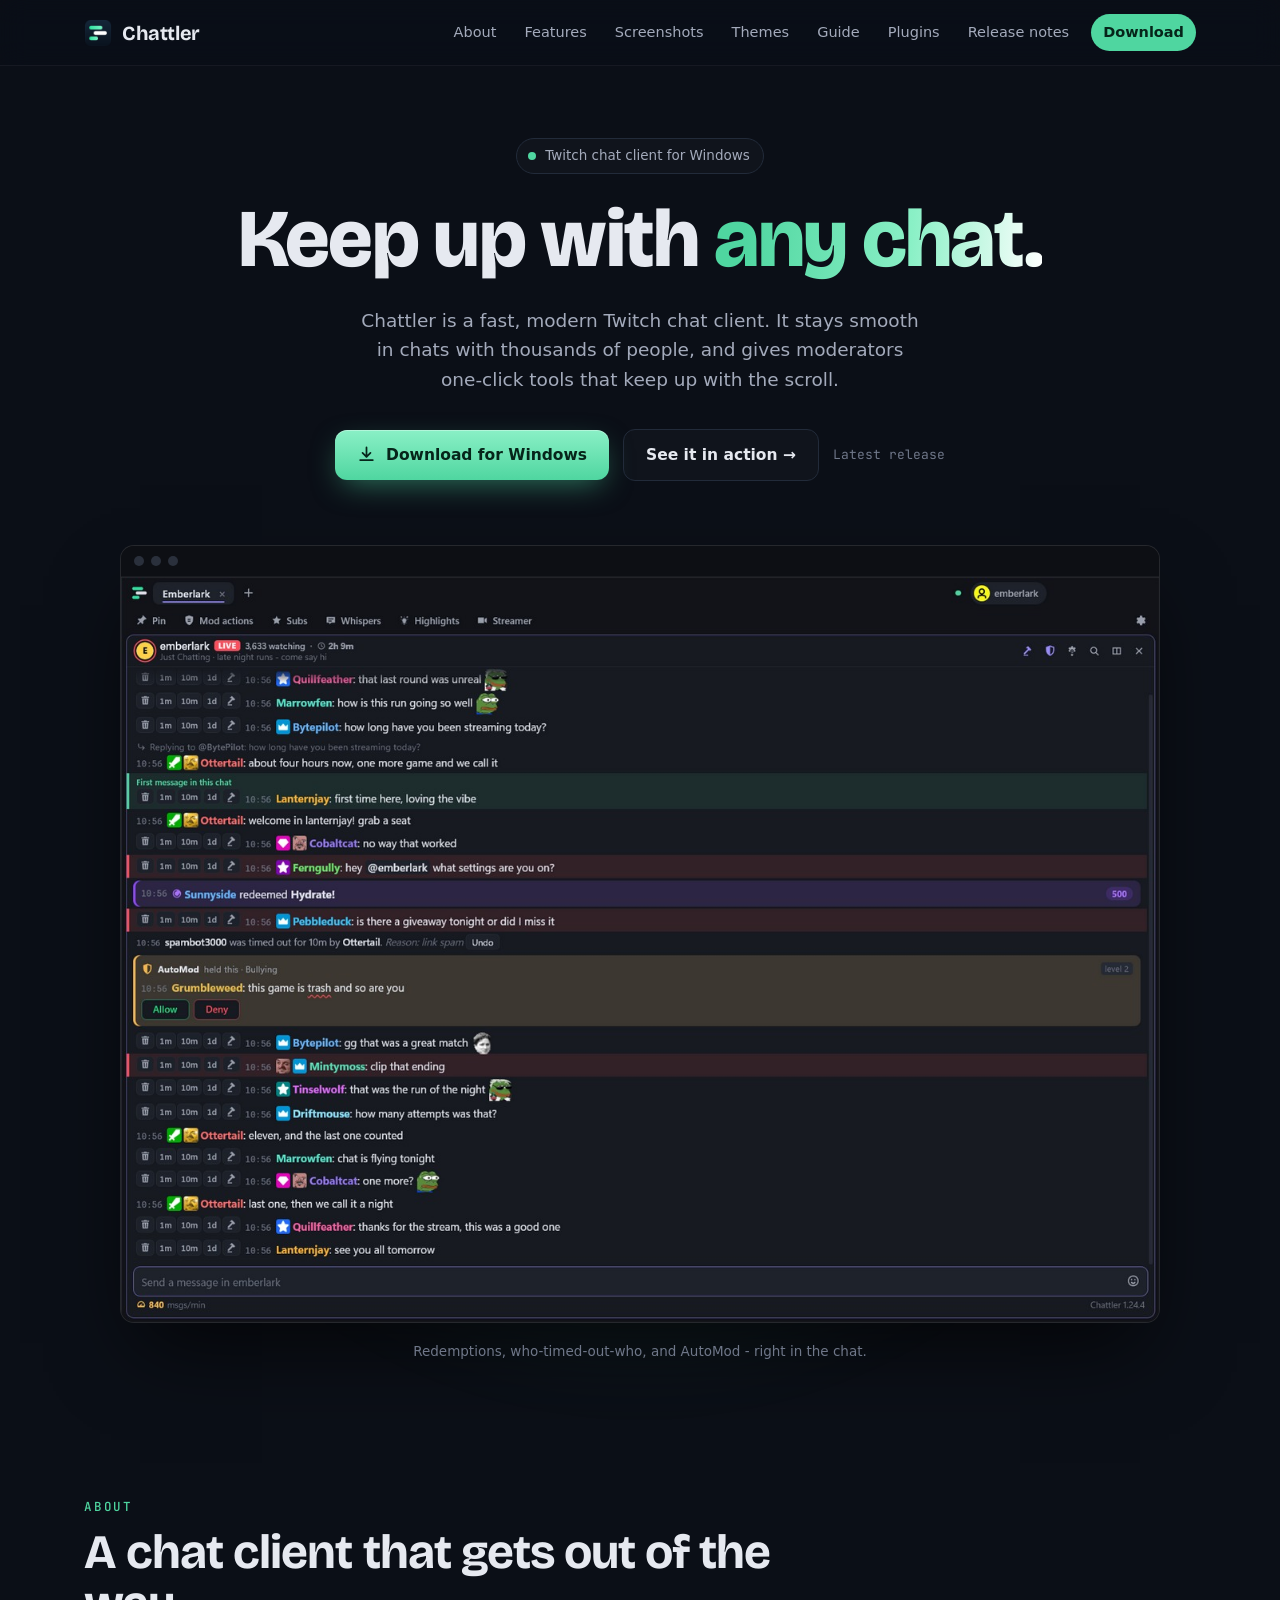
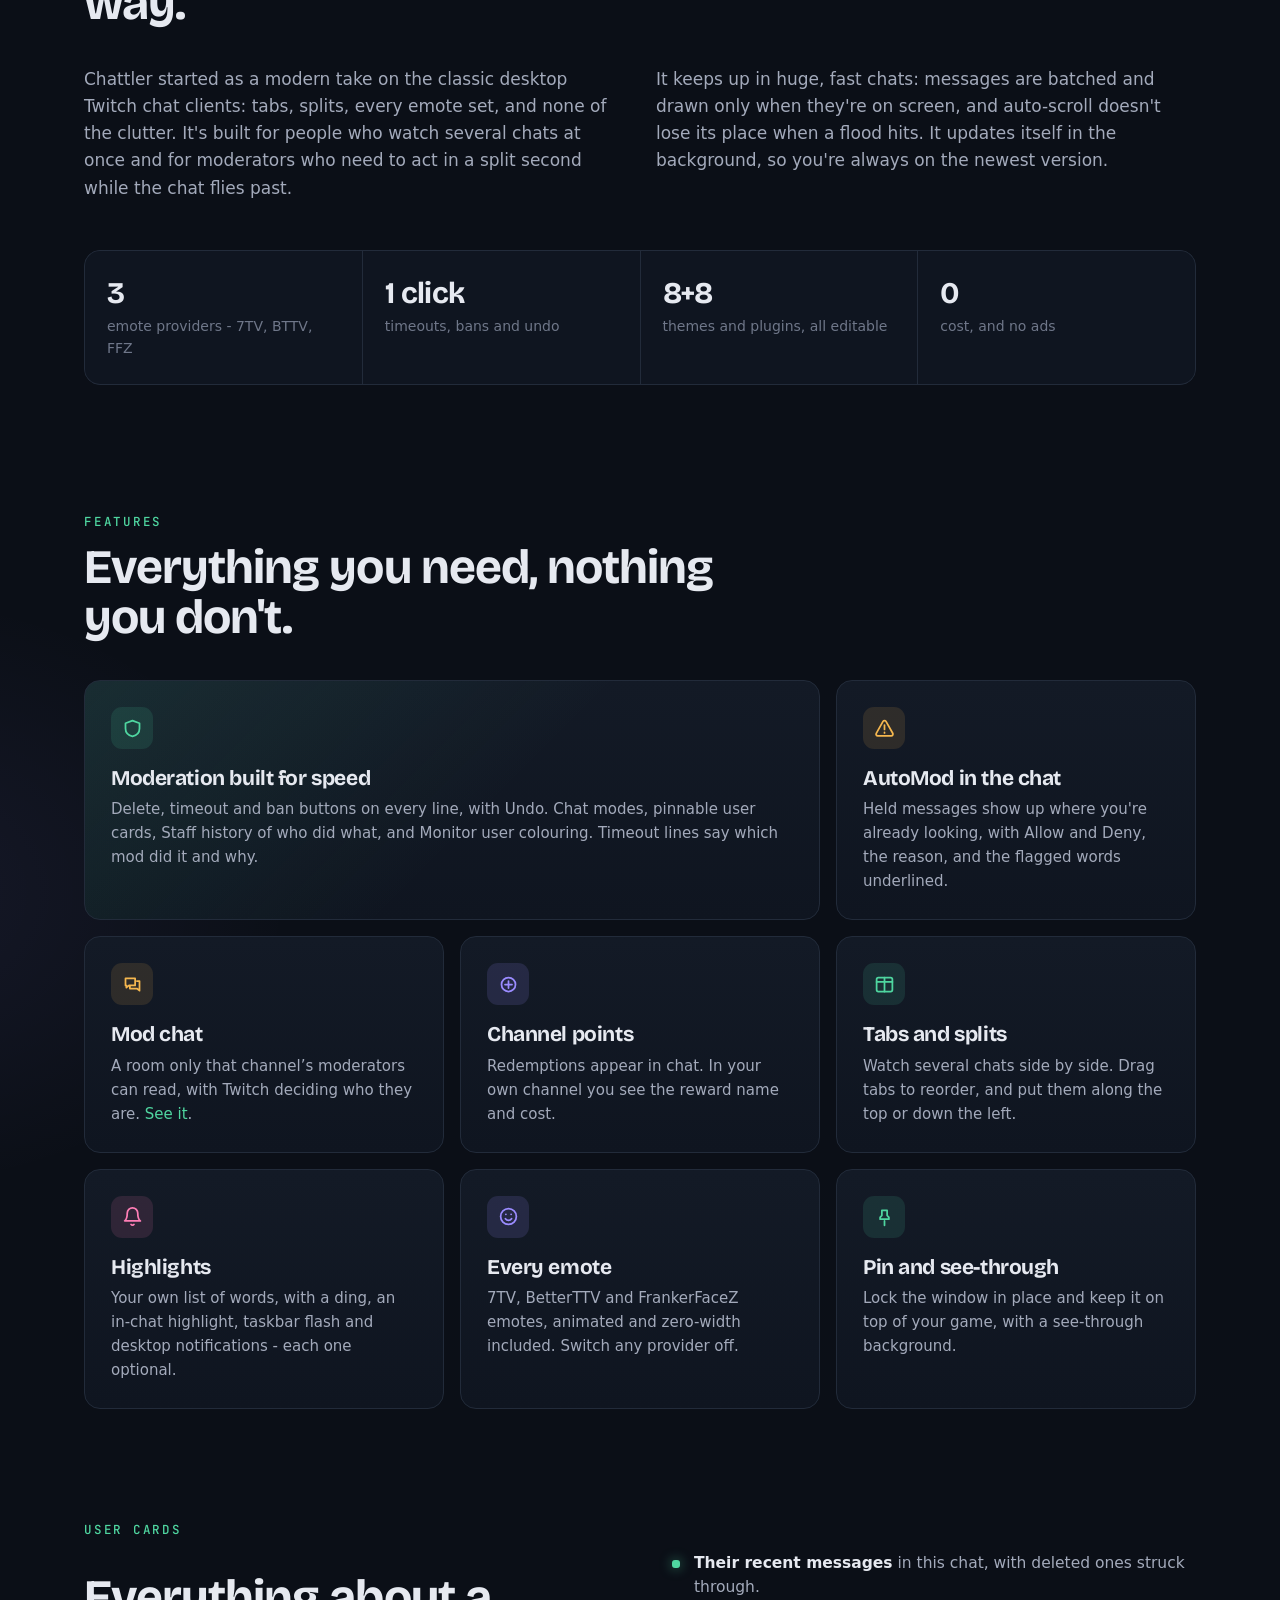
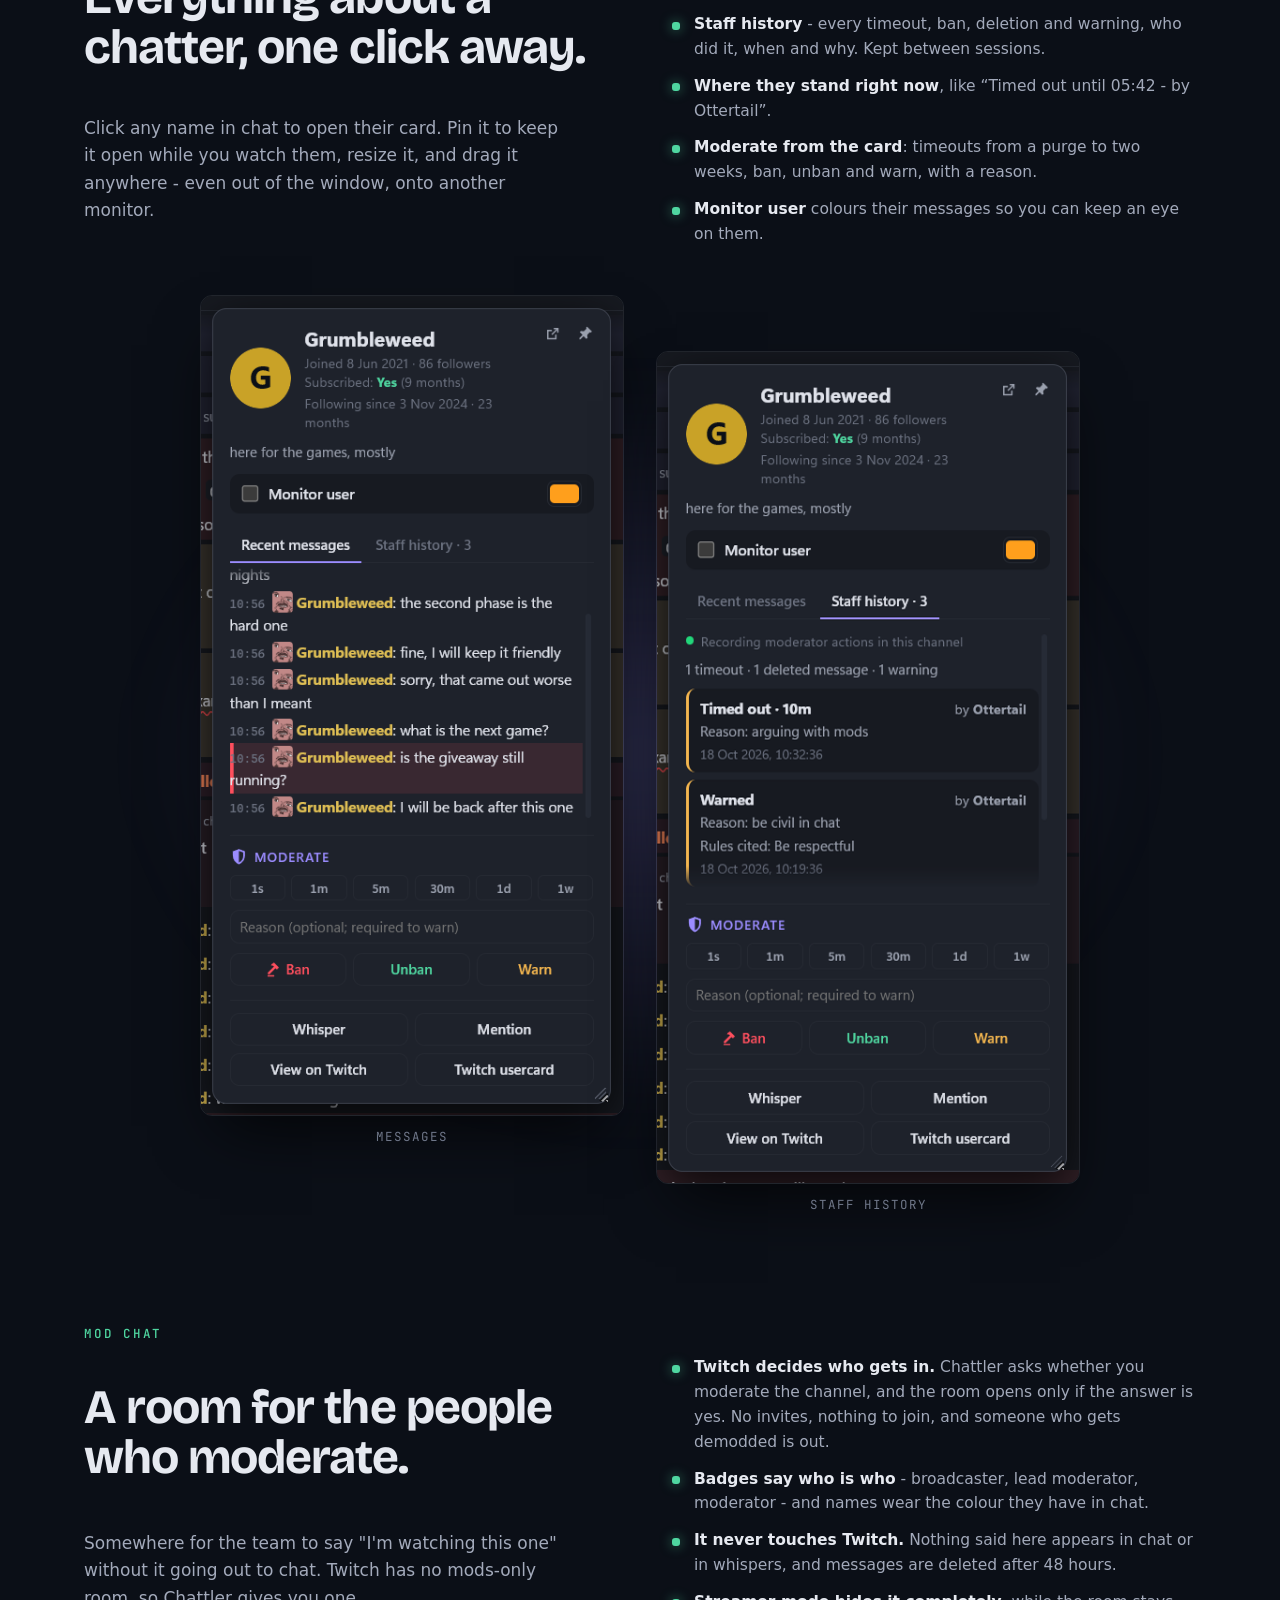
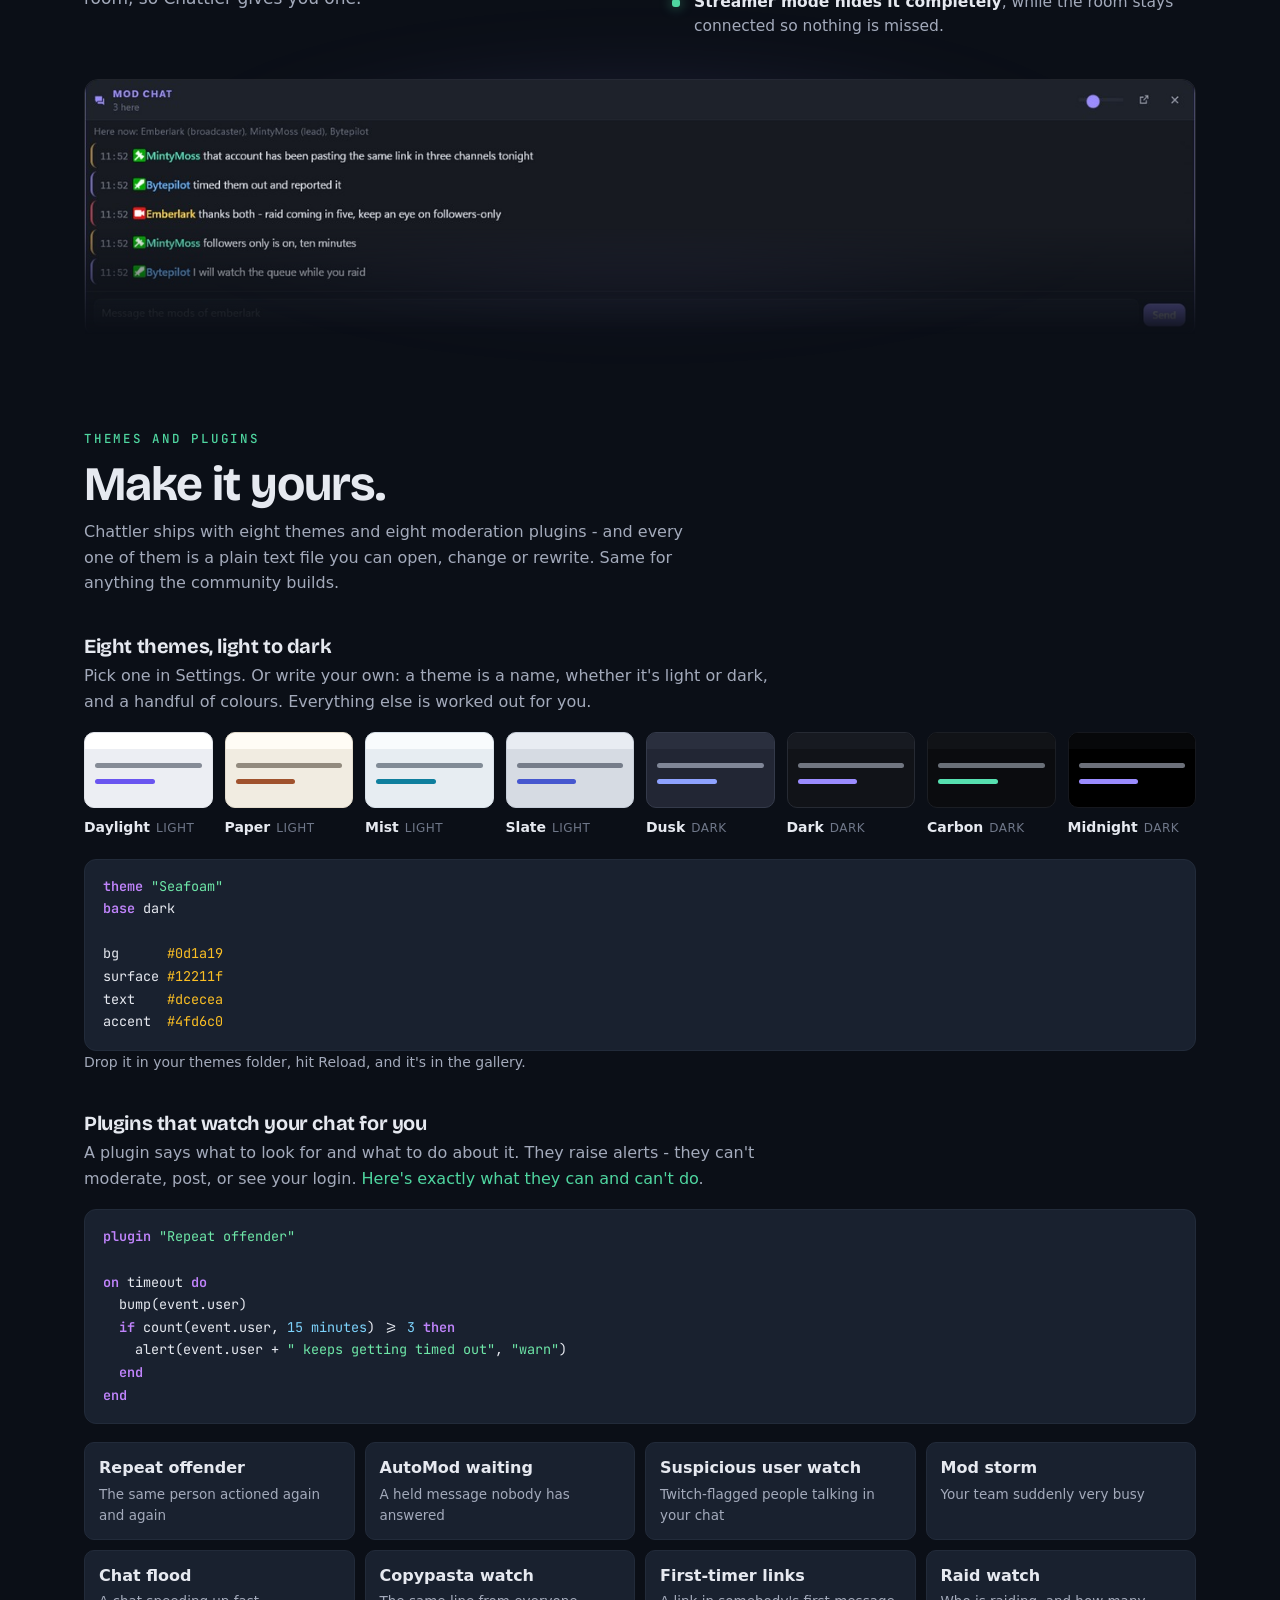
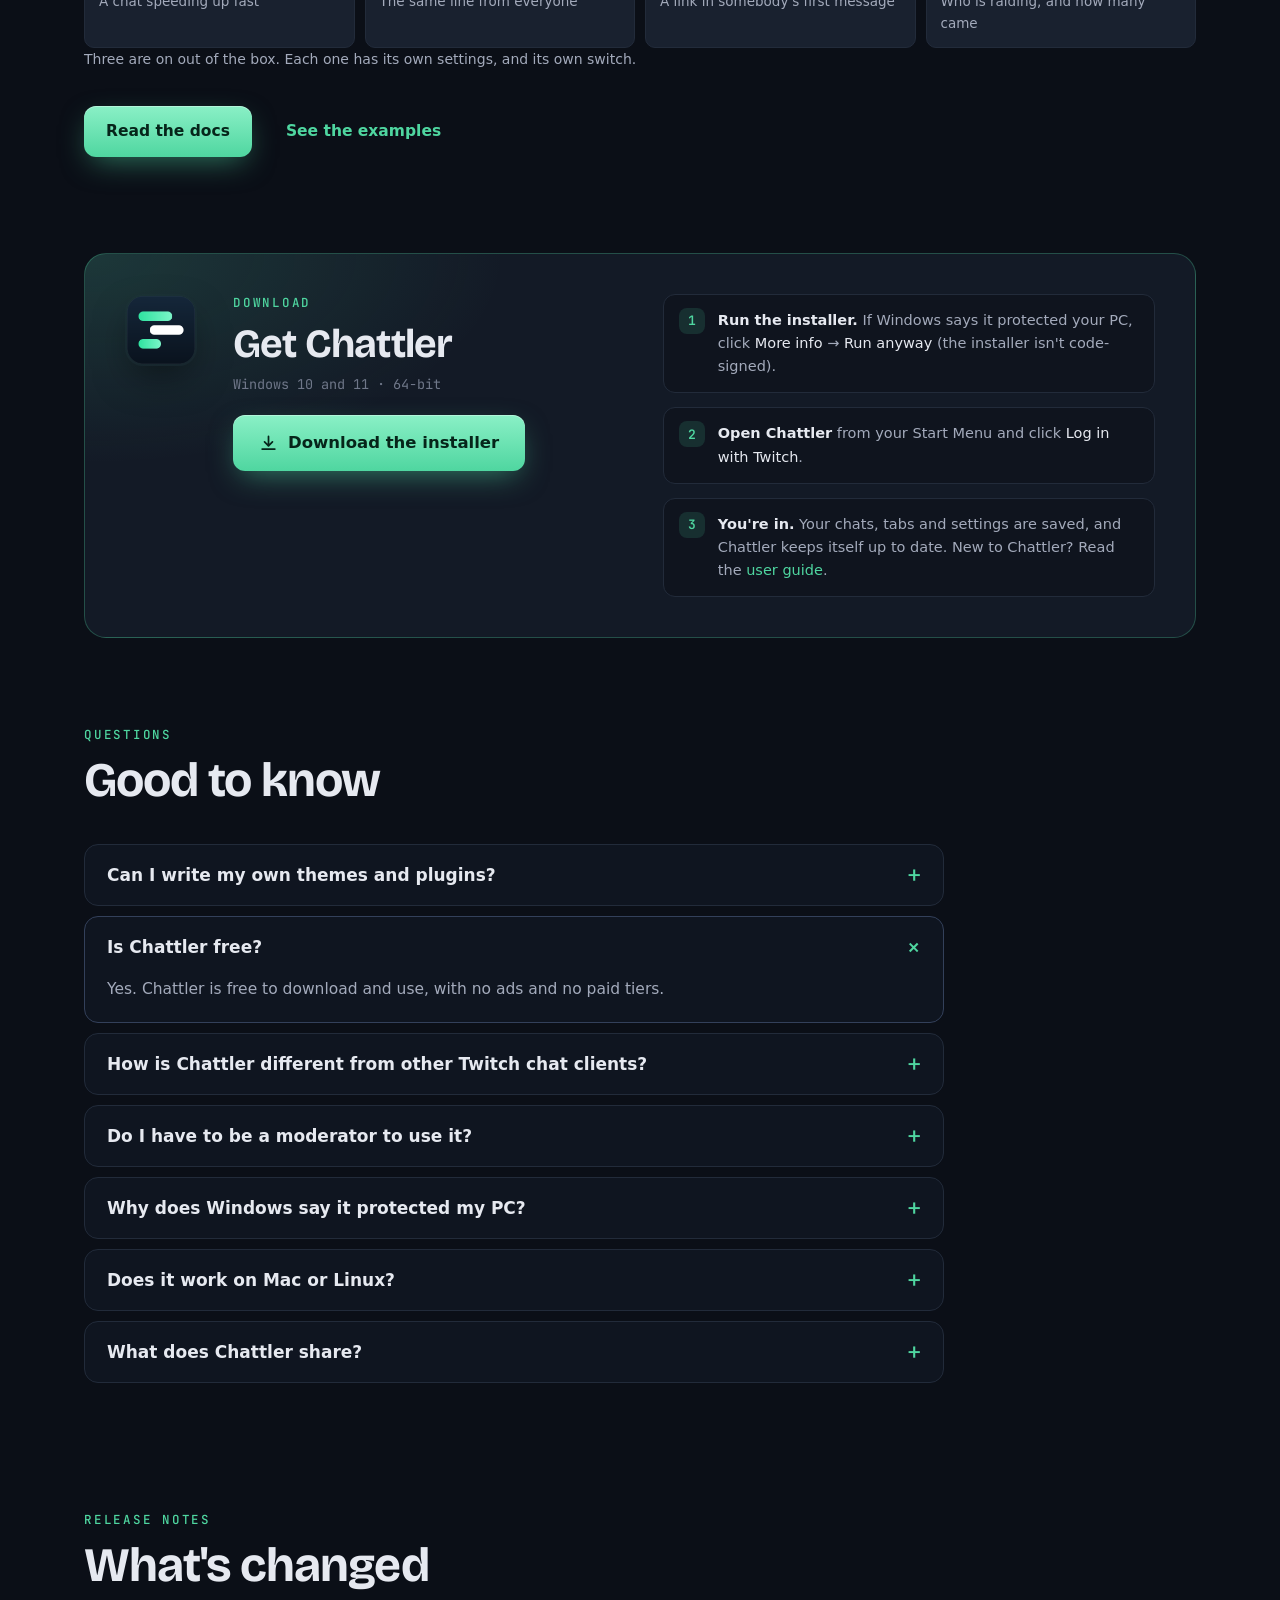
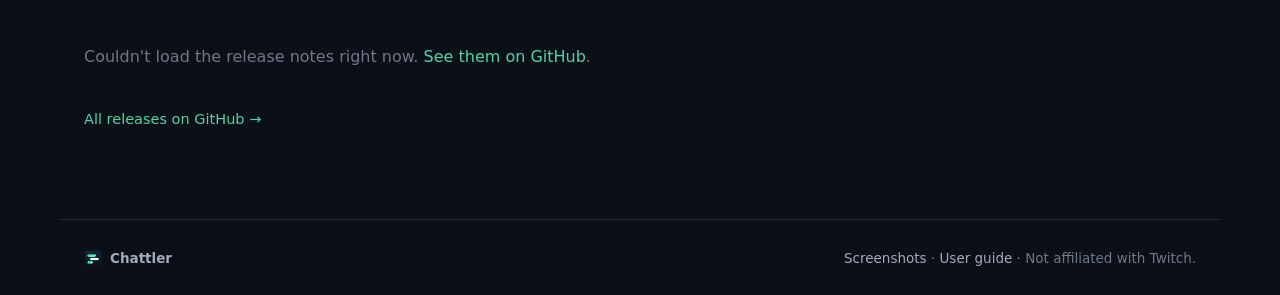
==== docs/index.html @ 4f16c32b "Update website" ====
<!doctype html>
<html lang="en">
<head>
<meta charset="utf-8">
<meta name="viewport" content="width=device-width, initial-scale=1">
<title>Chattler, a Fast Twitch Chat Client for Windows Built for Moderators</title>
<meta name="description" content="Chattler is a free Twitch chat client for Windows: tabs and splits, 7TV, BTTV and FFZ emotes, and one-click moderation with AutoMod, staff history and user cards.">
<link rel="canonical" href="https://chattler.net/">
<meta name="theme-color" content="#0b0f17">
<meta property="og:type" content="website">
<meta property="og:site_name" content="Chattler">
<meta property="og:url" content="https://chattler.net/">
<meta property="og:title" content="Chattler, keep up with any Twitch chat">
<meta property="og:description" content="A fast, free Twitch chat client for Windows, built for busy chats and the mods who keep them clean.">
<meta property="og:image" content="https://chattler.net/assets/og.png?v=2026-09-30">
<meta property="og:image:width" content="1200">
<meta property="og:image:height" content="630">
<meta property="og:image:alt" content="Chattler: Keep up with any chat. A Twitch chat client for Windows, shown with moderation buttons, a channel point redemption and an AutoMod held message.">
<meta name="twitter:card" content="summary_large_image">
<meta name="twitter:title" content="Chattler, keep up with any Twitch chat">
<meta name="twitter:description" content="A fast, free Twitch chat client for Windows, built for busy chats and the mods who keep them clean.">
<meta name="twitter:image" content="https://chattler.net/assets/og.png?v=2026-09-30">
<link rel="icon" href="assets/icon.png?v=2026-09-30">
<link rel="apple-touch-icon" href="assets/icon.png?v=2026-09-30">
<!-- seo:start -->
<script type="application/ld+json">
{
  "@context": "https://schema.org",
  "@type": "WebSite",
  "name": "Chattler",
  "url": "https://chattler.net/",
  "description": "Chattler, a fast, free Twitch chat client for Windows.",
  "inLanguage": "en"
}
</script>
<script type="application/ld+json">
{
  "@context": "https://schema.org",
  "@type": "SoftwareApplication",
  "name": "Chattler",
  "url": "https://chattler.net/",
  "description": "A fast, free Twitch chat client for Windows with tabs and splits, 7TV, BetterTTV and FrankerFaceZ emotes, and one-click moderation tools including AutoMod, staff history and user cards.",
  "applicationCategory": "CommunicationApplication",
  "operatingSystem": "Windows 10, Windows 11",
  "softwareVersion": "1.24.6",
  "releaseNotes": "https://chattler.net/#releases",
  "downloadUrl": "https://chattler.net/#download",
  "installUrl": "https://chattler.net/#download",
  "image": "https://chattler.net/assets/og.png",
  "screenshot": [
    "https://chattler.net/assets/screenshot.jpg",
    "https://chattler.net/assets/card-messages.png",
    "https://chattler.net/assets/card-staff.png"
  ],
  "featureList": [
    "Tabs and resizable splits",
    "7TV, BetterTTV and FrankerFaceZ emotes",
    "Highlights with sound, taskbar flash and desktop notifications",
    "One-click delete, timeout and ban with Undo",
    "AutoMod held messages in chat with Allow and Deny",
    "Timeout lines that name the moderator",
    "Staff history and Monitor user",
    "Pinnable, moveable and resizable user cards",
    "Channel point redemptions in chat",
    "Background transparency and pin-on-top window",
    "Automatic updates"
  ],
  "offers": {
    "@type": "Offer",
    "price": "0",
    "priceCurrency": "USD"
  }
}
</script>
<script type="application/ld+json">
{
  "@context": "https://schema.org",
  "@type": "FAQPage",
  "mainEntity": [
    {
      "@type": "Question",
      "name": "Can I write my own themes and plugins?",
      "acceptedAnswer": {
        "@type": "Answer",
        "text": "Yes. Both are plain text files you drop in a folder - the eight themes and eight plugins Chattler ships with are exactly the same kind of file. Plugins are written in Chattscript, a small language made for this, and they can raise alerts, play chimes and count things. They cannot moderate, post messages, read your Twitch login, reach the internet or touch your files. The docs cover all of it."
      }
    },
    {
      "@type": "Question",
      "name": "Is Chattler free?",
      "acceptedAnswer": {
        "@type": "Answer",
        "text": "Yes. Chattler is free to download and use, with no ads and no paid tiers."
      }
    },
    {
      "@type": "Question",
      "name": "How is Chattler different from other Twitch chat clients?",
      "acceptedAnswer": {
        "@type": "Answer",
        "text": "Chattler has everything you expect from a desktop Twitch chat client - tabs, splits and 7TV, BetterTTV and FrankerFaceZ emotes - plus a modern design and moderation tools built for fast chats: AutoMod held messages right in the chat, timeout lines that name the moderator, a per-user staff history, and pinnable, resizable user cards."
      }
    },
    {
      "@type": "Question",
      "name": "Do I have to be a moderator to use it?",
      "acceptedAnswer": {
        "@type": "Answer",
        "text": "No. Anyone can use Chattler to read and chat. Moderation tools only appear in channels where you're a moderator or the broadcaster."
      }
    },
    {
      "@type": "Question",
      "name": "Why does Windows say it protected my PC?",
      "acceptedAnswer": {
        "@type": "Answer",
        "text": "The installer isn't code-signed yet, so Windows SmartScreen shows a warning for new downloads. Click More info → Run anyway. Chattler installs just for your Windows account and doesn't need admin rights."
      }
    },
    {
      "@type": "Question",
      "name": "Does it work on Mac or Linux?",
      "acceptedAnswer": {
        "@type": "Answer",
        "text": "Not yet. Chattler is for Windows 10 and 11."
      }
    },
    {
      "@type": "Question",
      "name": "What does Chattler share?",
      "acceptedAnswer": {
        "@type": "Answer",
        "text": "Your Twitch login stays encrypted on your PC. Chattler only records your Twitch username, the app version and when you last used it, for usage statistics. Your messages are never shared. If you moderate a channel, the moderation actions you see (bans, timeouts, warnings and so on) are shared with that channel's other moderators for their Staff history. See Privacy in the user guide."
      }
    }
  ]
}
</script>
<!-- seo:end -->
<link rel="preconnect" href="https://fonts.googleapis.com">
<link rel="preconnect" href="https://fonts.gstatic.com" crossorigin>
<link href="https://fonts.googleapis.com/css2?family=Bricolage+Grotesque:opsz,wght@12..96,500;12..96,700;12..96,800&family=JetBrains+Mono:wght@400;500&display=swap" rel="stylesheet">
<link rel="stylesheet" href="style.css">
</head>
<body>

<header class="nav">
  <a class="brand" href="#top"><img src="assets/icon.png?v=2026-09-30" alt="" width="28" height="28"><span>Chattler</span></a>
  <nav>
    <a href="#about">About</a>
    <a href="#features">Features</a>
    <a href="screenshots/">Screenshots</a>
    <a href="#make-it-yours">Themes</a>
    <a href="https://docs.chattler.net/guide">Guide</a>
    <a href="https://docs.chattler.net/">Plugins</a>
    <a href="#releases">Release notes</a>
    <a class="nav-cta" href="#download">Download</a>
  </nav>
</header>

<main id="top">

  <section class="hero">
    <div class="hero-copy">
      <p class="eyebrow"><span class="pulse"></span> Twitch chat client for Windows</p>
      <h1>Keep up with <em>any chat.</em></h1>
      <p class="lede">Chattler is a fast, modern Twitch chat client. It stays smooth in chats with thousands of people, and gives moderators one-click tools that keep up with the scroll.</p>
      <div class="hero-actions">
        <a class="btn primary" href="#download" data-dl>
          <svg viewBox="0 0 24 24" aria-hidden="true"><path d="M12 3v12m0 0-5-5m5 5 5-5M4 19h16"/></svg>
          Download for Windows
        </a>
        <a class="btn ghost-link" href="screenshots/">See it in action →</a>
        <span class="version-pill" data-version>Latest release</span>
      </div>
    </div>
    <figure class="hero-shot">
      <div class="window">
        <div class="window-bar"><i></i><i></i><i></i></div>
        <img src="assets/screenshot.jpg?v=2026-10-18" alt="Chattler showing a live channel header, a reply, a first-time chatter, a channel point redemption, a timeout naming the moderator and the reason, and an AutoMod held message with Allow and Deny buttons." width="1300" height="932">
      </div>
      <figcaption>Redemptions, who-timed-out-who, and AutoMod - right in the chat.</figcaption>
    </figure>
  </section>

  <section id="about" class="about">
    <div class="section-head">
      <p class="kicker">About</p>
      <h2>A chat client that gets out of the way.</h2>
    </div>
    <div class="about-grid">
      <p>Chattler started as a modern take on the classic desktop Twitch chat clients: tabs, splits, every emote set, and none of the clutter. It's built for people who watch several chats at once and for moderators who need to act in a split second while the chat flies past.</p>
      <p>It keeps up in huge, fast chats: messages are batched and drawn only when they're on screen, and auto-scroll doesn't lose its place when a flood hits. It updates itself in the background, so you're always on the newest version.</p>
    </div>
    <div class="stats">
      <div><b>3</b><span>emote providers - 7TV, BTTV, FFZ</span></div>
      <div><b>1 click</b><span>timeouts, bans and undo</span></div>
      <div><b>8+8</b><span>themes and plugins, all editable</span></div>
      <div><b>0</b><span>cost, and no ads</span></div>
    </div>
  </section>

  <section id="features" class="features">
    <div class="section-head">
      <p class="kicker">Features</p>
      <h2>Everything you need, nothing you don't.</h2>
    </div>
    <div class="feature-grid">
      <article class="card wide">
        <div class="icon"><svg viewBox="0 0 24 24"><path d="M12 3 4 6v6c0 5 3.5 8 8 9 4.5-1 8-4 8-9V6l-8-3Z"/></svg></div>
        <h3>Moderation built for speed</h3>
        <p>Delete, timeout and ban buttons on every line, with Undo. Chat modes, pinnable user cards, Staff history of who did what, and Monitor user colouring. Timeout lines say which mod did it and why.</p>
      </article>
      <article class="card">
        <div class="icon amber"><svg viewBox="0 0 24 24"><path d="M12 8v5m0 3.5v.5M10.3 3.9 2.6 17.5A2 2 0 0 0 4.3 20.5h15.4a2 2 0 0 0 1.7-3L13.7 3.9a2 2 0 0 0-3.4 0Z"/></svg></div>
        <h3>AutoMod in the chat</h3>
        <p>Held messages show up where you're already looking, with Allow and Deny, the reason, and the flagged words underlined.</p>
      </article>
      <article class="card">
        <div class="icon amber"><svg viewBox="0 0 24 24"><path d="M4 5h11v8H8l-3 2.6V13H4Zm13 3h3v11l-3-2.4H9V14"/></svg></div>
        <h3>Mod chat</h3>
        <p>A room only that channel’s moderators can read, with Twitch deciding who they are. <a href="#modchat">See it</a>.</p>
      </article>
      <article class="card">
        <div class="icon violet"><svg viewBox="0 0 24 24"><circle cx="12" cy="12" r="8"/><path d="M12 8v8M8 12h8"/></svg></div>
        <h3>Channel points</h3>
        <p>Redemptions appear in chat. In your own channel you see the reward name and cost.</p>
      </article>
      <article class="card">
        <div class="icon"><svg viewBox="0 0 24 24"><rect x="3" y="4" width="18" height="16" rx="2"/><path d="M12 4v16M3 9h18"/></svg></div>
        <h3>Tabs and splits</h3>
        <p>Watch several chats side by side. Drag tabs to reorder, and put them along the top or down the left.</p>
      </article>
      <article class="card">
        <div class="icon pink"><svg viewBox="0 0 24 24"><path d="M18 8a6 6 0 1 0-12 0c0 7-3 9-3 9h18s-3-2-3-9M13.7 21a2 2 0 0 1-3.4 0"/></svg></div>
        <h3>Highlights</h3>
        <p>Your own list of words, with a ding, an in-chat highlight, taskbar flash and desktop notifications - each one optional.</p>
      </article>
      <article class="card">
        <div class="icon violet"><svg viewBox="0 0 24 24"><circle cx="12" cy="12" r="9"/><path d="M8.5 14.5s1.3 1.8 3.5 1.8 3.5-1.8 3.5-1.8M9 9.5h.01M15 9.5h.01"/></svg></div>
        <h3>Every emote</h3>
        <p>7TV, BetterTTV and FrankerFaceZ emotes, animated and zero-width included. Switch any provider off.</p>
      </article>
      <article class="card">
        <div class="icon"><svg viewBox="0 0 24 24"><path d="M12 17v5M9 10.8V5h6v5.8l2 2.2v2H7v-2l2-2.2Z"/></svg></div>
        <h3>Pin and see-through</h3>
        <p>Lock the window in place and keep it on top of your game, with a see-through background.</p>
      </article>
    </div>
  </section>

  <section id="usercards" class="usercards">
    <div class="uc-copy">
      <p class="kicker">User cards</p>
      <h2>Everything about a chatter, one click away.</h2>
      <p class="uc-lede">Click any name in chat to open their card. Pin it to keep it open while you watch them, resize it, and drag it anywhere - even out of the window, onto another monitor.</p>
      <ul class="uc-points">
        <li><b>Their recent messages</b> in this chat, with deleted ones struck through.</li>
        <li><b>Staff history</b> - every timeout, ban, deletion and warning, who did it, when and why. Kept between sessions.</li>
        <li><b>Where they stand right now</b>, like “Timed out until 05:42 - by Ottertail”.</li>
        <li><b>Moderate from the card</b>: timeouts from a purge to two weeks, ban, unban and warn, with a reason.</li>
        <li><b>Monitor user</b> colours their messages so you can keep an eye on them.</li>
      </ul>
    </div>
    <div class="uc-shots">
      <figure>
        <img src="assets/card-messages.png?v=2026-10-18" alt="A user card for Grumbleweed on the Recent messages tab: whether they are subscribed and for how long, how long they have followed, their last messages, and the moderation buttons below." width="450" height="874" loading="lazy">
        <figcaption>Messages</figcaption>
      </figure>
      <figure>
        <img src="assets/card-staff.png?v=2026-10-18" alt="The same user card on the Staff history tab: currently timed out, then every past timeout, ban, deleted message and warning with the moderator, reason and date." width="450" height="887" loading="lazy">
        <figcaption>Staff history</figcaption>
      </figure>
    </div>
  </section>


  <section id="modchat" class="modchat">
    <div class="mc-copy">
      <p class="kicker">Mod chat</p>
      <h2>A room for the people who moderate.</h2>
      <p class="mc-lede">Somewhere for the team to say "I'm watching this one" without it going out to chat. Twitch has no mods-only room, so Chattler gives you one.</p>
      <ul class="uc-points">
        <li><b>Twitch decides who gets in.</b> Chattler asks whether you moderate the channel, and the room opens only if the answer is yes. No invites, nothing to join, and someone who gets demodded is out.</li>
        <li><b>Badges say who is who</b> - broadcaster, lead moderator, moderator - and names wear the colour they have in chat.</li>
        <li><b>It never touches Twitch.</b> Nothing said here appears in chat or in whispers, and messages are deleted after 48 hours.</li>
        <li><b>Streamer mode hides it completely</b>, while the room stays connected so nothing is missed.</li>
      </ul>
    </div>
    <figure class="mc-shot">
      <img src="assets/modchat.jpg?v=2026-10-18" alt="Chattler's Mod chat panel: the broadcaster, a lead moderator and a moderator talking about a spammer and an incoming raid, each with their Twitch badge." width="1300" height="297" loading="lazy">
    </figure>
  </section>

  <section id="make-it-yours" class="make">
    <div class="section-head">
      <p class="kicker">Themes and plugins</p>
      <h2>Make it yours.</h2>
      <p class="make-lede">Chattler ships with eight themes and eight moderation plugins - and every one of them is a plain text file you can open, change or rewrite. Same for anything the community builds.</p>
    </div>

    <div class="make-block">
      <h3>Eight themes, light to dark</h3>
      <p>Pick one in Settings. Or write your own: a theme is a name, whether it's light or dark, and a handful of colours. Everything else is worked out for you.</p>
      <div class="swatches">
        <figure class="swatch" style="--s-bg:#eceef3;--s-surface:#ffffff;--s-line:#e1e4ea;--s-text:#5b6170;--s-accent:#6a55f0">
          <span class="sw-window" aria-hidden="true"><span class="sw-bar"></span><span class="sw-line"></span><span class="sw-line short"></span></span>
          <figcaption>Daylight<span>light</span></figcaption>
        </figure>
        <figure class="swatch" style="--s-bg:#f1ece1;--s-surface:#fffcf5;--s-line:#e3dccd;--s-text:#6a6154;--s-accent:#a0522d">
          <span class="sw-window" aria-hidden="true"><span class="sw-bar"></span><span class="sw-line"></span><span class="sw-line short"></span></span>
          <figcaption>Paper<span>light</span></figcaption>
        </figure>
        <figure class="swatch" style="--s-bg:#e7edf2;--s-surface:#f8fbfd;--s-line:#d8e1e9;--s-text:#56636f;--s-accent:#0f7f9e">
          <span class="sw-window" aria-hidden="true"><span class="sw-bar"></span><span class="sw-line"></span><span class="sw-line short"></span></span>
          <figcaption>Mist<span>light</span></figcaption>
        </figure>
        <figure class="swatch" style="--s-bg:#d6dbe3;--s-surface:#e8ecf2;--s-line:#c6cdd8;--s-text:#4d5665;--s-accent:#4657cf">
          <span class="sw-window" aria-hidden="true"><span class="sw-bar"></span><span class="sw-line"></span><span class="sw-line short"></span></span>
          <figcaption>Slate<span>light</span></figcaption>
        </figure>
        <figure class="swatch" style="--s-bg:#222634;--s-surface:#2a2f3e;--s-line:#343a4a;--s-text:#a8afc2;--s-accent:#8ea2ff">
          <span class="sw-window" aria-hidden="true"><span class="sw-bar"></span><span class="sw-line"></span><span class="sw-line short"></span></span>
          <figcaption>Dusk<span>dark</span></figcaption>
        </figure>
        <figure class="swatch" style="--s-bg:#111318;--s-surface:#171a21;--s-line:#262a33;--s-text:#9aa0ae;--s-accent:#9b8cff">
          <span class="sw-window" aria-hidden="true"><span class="sw-bar"></span><span class="sw-line"></span><span class="sw-line short"></span></span>
          <figcaption>Dark<span>dark</span></figcaption>
        </figure>
        <figure class="swatch" style="--s-bg:#0b0c0f;--s-surface:#111317;--s-line:#1b1e24;--s-text:#939aa6;--s-accent:#57e0b0">
          <span class="sw-window" aria-hidden="true"><span class="sw-bar"></span><span class="sw-line"></span><span class="sw-line short"></span></span>
          <figcaption>Carbon<span>dark</span></figcaption>
        </figure>
        <figure class="swatch" style="--s-bg:#000000;--s-surface:#07080a;--s-line:#16181e;--s-text:#9aa0ae;--s-accent:#9b8cff">
          <span class="sw-window" aria-hidden="true"><span class="sw-bar"></span><span class="sw-line"></span><span class="sw-line short"></span></span>
          <figcaption>Midnight<span>dark</span></figcaption>
        </figure>
      </div>
      <pre class="code"><code><span class="c-kw">theme</span> <span class="c-str">"Seafoam"</span>
<span class="c-kw">base</span> dark

bg      <span class="c-col">#0d1a19</span>
surface <span class="c-col">#12211f</span>
text    <span class="c-col">#dcecea</span>
accent  <span class="c-col">#4fd6c0</span></code></pre>
      <p class="make-note">Drop it in your themes folder, hit Reload, and it's in the gallery.</p>
    </div>

    <div class="make-block">
      <h3>Plugins that watch your chat for you</h3>
      <p>A plugin says what to look for and what to do about it. They raise alerts - they can't moderate, post, or see your login. <a href="https://docs.chattler.net/limits">Here's exactly what they can and can't do</a>.</p>
      <pre class="code"><code><span class="c-kw">plugin</span> <span class="c-str">"Repeat offender"</span>

<span class="c-kw">on</span> timeout <span class="c-kw">do</span>
  bump(event.user)
  <span class="c-kw">if</span> count(event.user, <span class="c-num">15 minutes</span>) >= <span class="c-num">3</span> <span class="c-kw">then</span>
    alert(event.user + <span class="c-str">" keeps getting timed out"</span>, <span class="c-str">"warn"</span>)
  <span class="c-kw">end</span>
<span class="c-kw">end</span></code></pre>
      <div class="plug-grid">
        <div class="plug"><b>Repeat offender</b><span>The same person actioned again and again</span></div>
        <div class="plug"><b>AutoMod waiting</b><span>A held message nobody has answered</span></div>
        <div class="plug"><b>Suspicious user watch</b><span>Twitch-flagged people talking in your chat</span></div>
        <div class="plug"><b>Mod storm</b><span>Your team suddenly very busy</span></div>
        <div class="plug"><b>Chat flood</b><span>A chat speeding up fast</span></div>
        <div class="plug"><b>Copypasta watch</b><span>The same line from everyone</span></div>
        <div class="plug"><b>First-timer links</b><span>A link in somebody's first message</span></div>
        <div class="plug"><b>Raid watch</b><span>Who is raiding, and how many came</span></div>
      </div>
      <p class="make-note">Three are on out of the box. Each one has its own settings, and its own switch.</p>
    </div>

    <div class="make-cta">
      <a class="btn primary" href="https://docs.chattler.net/">Read the docs</a>
      <a class="btn ghost" href="https://docs.chattler.net/examples">See the examples</a>
    </div>
  </section>

  <section id="download" class="download">
    <div class="dl-card">
      <img src="assets/icon.png?v=2026-09-30" alt="" width="72" height="72">
      <div class="dl-main">
        <p class="kicker">Download</p>
        <h2>Get Chattler</h2>
        <p class="dl-meta" data-meta>Windows 10 and 11 · 64-bit</p>
        <a class="btn primary big" href="https://github.com/Teeeroyyy/chattler/releases/latest" data-dl>
          <svg viewBox="0 0 24 24" aria-hidden="true"><path d="M12 3v12m0 0-5-5m5 5 5-5M4 19h16"/></svg>
          <span data-dl-label>Download the installer</span>
        </a>
      </div>
      <ol class="steps">
        <li><b>Run the installer.</b> If Windows says it protected your PC, click <i>More info</i> → <i>Run anyway</i> (the installer isn't code-signed).</li>
        <li><b>Open Chattler</b> from your Start Menu and click <i>Log in with Twitch</i>.</li>
        <li><b>You're in.</b> Your chats, tabs and settings are saved, and Chattler keeps itself up to date. New to Chattler? Read the <a href="https://docs.chattler.net/guide">user guide</a>.</li>
      </ol>
    </div>
  </section>

  <section id="faq" class="faq">
    <div class="section-head">
      <p class="kicker">Questions</p>
      <h2>Good to know</h2>
    </div>
    <div class="faq-list">
      <details>
        <summary>Can I write my own themes and plugins?</summary>
        <p>Yes. Both are plain text files you drop in a folder - the eight themes and eight plugins Chattler ships with are exactly the same kind of file. Plugins are written in Chattscript, a small language made for this, and they can raise alerts, play chimes and count things. They cannot moderate, post messages, read your Twitch login, reach the internet or touch your files. <a href="https://docs.chattler.net/">The docs</a> cover all of it.</p>
      </details>
      <details open>
        <summary>Is Chattler free?</summary>
        <p>Yes. Chattler is free to download and use, with no ads and no paid tiers.</p>
      </details>
      <details>
        <summary>How is Chattler different from other Twitch chat clients?</summary>
        <p>Chattler has everything you expect from a desktop Twitch chat client - tabs, splits and 7TV, BetterTTV and FrankerFaceZ emotes - plus a modern design and moderation tools built for fast chats: AutoMod held messages right in the chat, timeout lines that name the moderator, a per-user staff history, and pinnable, resizable user cards.</p>
      </details>
      <details>
        <summary>Do I have to be a moderator to use it?</summary>
        <p>No. Anyone can use Chattler to read and chat. Moderation tools only appear in channels where you're a moderator or the broadcaster.</p>
      </details>
      <details>
        <summary>Why does Windows say it protected my PC?</summary>
        <p>The installer isn't code-signed yet, so Windows SmartScreen shows a warning for new downloads. Click <i>More info</i> → <i>Run anyway</i>. Chattler installs just for your Windows account and doesn't need admin rights.</p>
      </details>
      <details>
        <summary>Does it work on Mac or Linux?</summary>
        <p>Not yet. Chattler is for Windows 10 and 11.</p>
      </details>
      <details>
        <summary>What does Chattler share?</summary>
        <p>Your Twitch login stays encrypted on your PC. Chattler only records your Twitch username, the app version and when you last used it, for usage statistics. Your messages are never shared. If you moderate a channel, the moderation actions you see (bans, timeouts, warnings and so on) are shared with that channel's other moderators for their Staff history. See <a href="https://docs.chattler.net/guide#privacy">Privacy</a> in the user guide.</p>
      </details>
    </div>
  </section>

  <section id="releases" class="releases">
    <div class="section-head">
      <p class="kicker">Release notes</p>
      <h2>What's changed</h2>
    </div>
    <div class="release-list" data-releases>
      <p class="muted">Loading release notes…</p>
    </div>
    <a class="all-releases" href="https://github.com/Teeeroyyy/chattler/releases">All releases on GitHub →</a>
  </section>

</main>

<footer class="foot">
  <span><img src="assets/icon.png?v=2026-09-30" alt="" width="18" height="18"> Chattler</span>
  <span><a href="screenshots/">Screenshots</a> · <a href="https://docs.chattler.net/guide">User guide</a> · Not affiliated with Twitch.</span>
</footer>

<script src="site.js"></script>
</body>
</html>
---- docs/style.css ----
:root {
  --bg: #0b0f17;
  --bg-2: #0f1520;
  --surface: #131a26;
  --surface-2: #19212f;
  --line: #222b3a;
  --text: #e6e9f0;
  --text-2: #a3aabb;
  --text-3: #6f7789;
  --mint: #4fd6a0;
  --mint-2: #8af0c6;
  --violet: #9b8cff;
  --amber: #f5b74f;
  --pink: #ff7eb6;
  --display: "Bricolage Grotesque", "Segoe UI Variable Display", "Segoe UI", system-ui, sans-serif;
  --body: "Segoe UI Variable Text", "Segoe UI", system-ui, -apple-system, "Helvetica Neue", sans-serif;
  --mono: "JetBrains Mono", "Cascadia Code", Consolas, monospace;
  --radius: 16px;
  --max: 1160px;
  color-scheme: dark;
}

* { box-sizing: border-box; }
html { scroll-behavior: smooth; scroll-padding-top: 80px; }
body {
  margin: 0;
  background:
    radial-gradient(900px 500px at 85% -10%, rgba(79, 214, 160, .13), transparent 60%),
    radial-gradient(700px 500px at -10% 30%, rgba(155, 140, 255, .08), transparent 60%),
    var(--bg);
  color: var(--text);
  font: 16px/1.6 var(--body);
  -webkit-font-smoothing: antialiased;
  overflow-x: hidden;
}
img { max-width: 100%; height: auto; display: block; }
a { color: var(--mint); text-decoration: none; }
a:hover { color: var(--mint-2); }
h1, h2, h3 { font-family: var(--display); line-height: 1.05; margin: 0; letter-spacing: -.02em; }
main > section { max-width: var(--max); margin: 0 auto; padding: 0 24px; }

/* nav */
.nav {
  position: sticky; top: 0; z-index: 10;
  display: flex; align-items: center; justify-content: space-between; gap: 16px;
  padding: 14px max(24px, calc((100vw - var(--max)) / 2 + 24px));
  background: rgba(11, 15, 23, .72);
  backdrop-filter: blur(14px) saturate(140%);
  border-bottom: 1px solid rgba(255, 255, 255, .05);
}
.brand { display: flex; align-items: center; gap: 10px; color: var(--text); font: 700 20px var(--display); letter-spacing: -.02em; }
.brand img { border-radius: 7px; }
.nav nav { display: flex; align-items: center; gap: 4px; }
.nav nav a { color: var(--text-2); padding: 7px 12px; border-radius: 999px; font-size: 14.5px; }
.nav nav a:hover { color: var(--text); background: rgba(255, 255, 255, .05); }
.nav nav a.nav-cta { color: #06251a; background: var(--mint); font-weight: 600; margin-left: 6px; }
.nav nav a.nav-cta:hover { background: var(--mint-2); }

/* hero */
.hero { display: grid; grid-template-columns: 1fr; gap: 64px; justify-items: center; text-align: center; padding-top: 72px !important; padding-bottom: 96px !important; }
.eyebrow { display: inline-flex; align-items: center; gap: 9px; margin: 0 0 22px; padding: 6px 13px 6px 11px; border: 1px solid var(--line); border-radius: 999px; color: var(--text-2); font-size: 13.5px; background: rgba(255, 255, 255, .02); }
.pulse { width: 8px; height: 8px; border-radius: 50%; background: var(--mint); box-shadow: 0 0 0 0 rgba(79, 214, 160, .6); animation: pulse 2.2s infinite; }
@keyframes pulse { 70% { box-shadow: 0 0 0 9px rgba(79, 214, 160, 0); } 100% { box-shadow: 0 0 0 0 rgba(79, 214, 160, 0); } }
h1 { font-size: clamp(46px, 6.4vw, 84px); font-weight: 800; }
h1 em { font-style: normal; background: linear-gradient(95deg, var(--mint) 10%, var(--mint-2) 60%, #ffffff); -webkit-background-clip: text; background-clip: text; color: transparent; }
.lede { font-size: 18.5px; color: var(--text-2); max-width: 560px; margin: 24px auto 34px; }
.hero-actions { display: flex; align-items: center; justify-content: center; gap: 14px; flex-wrap: wrap; }
.version-pill { font: 13px var(--mono); color: var(--text-3); }

.btn { display: inline-flex; align-items: center; gap: 10px; padding: 13px 22px; border-radius: 12px; font-weight: 600; font-size: 15.5px; transition: transform .15s, box-shadow .15s, background .15s; }
.btn svg { width: 19px; height: 19px; fill: none; stroke: currentColor; stroke-width: 2.2; stroke-linecap: round; stroke-linejoin: round; }
.btn.primary { color: #06251a; background: linear-gradient(180deg, var(--mint-2), var(--mint)); box-shadow: 0 10px 30px -8px rgba(79, 214, 160, .55), inset 0 1px 0 rgba(255, 255, 255, .35); }
.btn.primary:hover { color: #06251a; transform: translateY(-1px); box-shadow: 0 14px 36px -8px rgba(79, 214, 160, .7), inset 0 1px 0 rgba(255, 255, 255, .35); }
.btn.big { padding: 15px 26px; font-size: 16.5px; }

.hero-shot { margin: 0; position: relative; width: 100%; max-width: 1040px; }
.hero-shot::before { content: ""; position: absolute; inset: 6% 4% -4% 4%; background: radial-gradient(closest-side, rgba(79, 214, 160, .28), transparent); filter: blur(30px); z-index: -1; }
.window { border-radius: 14px; overflow: hidden; border: 1px solid rgba(255, 255, 255, .09); background: #111318; box-shadow: 0 40px 80px -20px rgba(0, 0, 0, .7); }
.window-bar { display: flex; gap: 7px; padding: 10px 13px; background: #0d0f14; border-bottom: 1px solid rgba(255, 255, 255, .05); }
.window-bar i { width: 10px; height: 10px; border-radius: 50%; background: #2a303c; }
.hero-shot figcaption { margin-top: 18px; color: var(--text-3); font-size: 13.5px; text-align: center; }

/* sections */
.section-head { margin-bottom: 38px; }
.kicker { margin: 0 0 12px; font: 500 12.5px var(--mono); letter-spacing: .14em; text-transform: uppercase; color: var(--mint); }
h2 { font-size: clamp(32px, 4vw, 48px); font-weight: 700; max-width: 720px; }
.about, .features, .releases { padding-top: 40px !important; padding-bottom: 88px !important; }

.about-grid { display: grid; grid-template-columns: 1fr 1fr; gap: 32px; color: var(--text-2); font-size: 17px; }
.about-grid p { margin: 0; }
.stats { display: grid; grid-template-columns: repeat(4, 1fr); gap: 1px; margin-top: 48px; border: 1px solid var(--line); border-radius: var(--radius); overflow: hidden; background: var(--line); }
.stats div { background: var(--bg-2); padding: 24px 22px; display: flex; flex-direction: column; gap: 4px; }
.stats b { font: 700 30px var(--display); letter-spacing: -.02em; }
.stats span { color: var(--text-3); font-size: 14px; }

.feature-grid { display: grid; grid-template-columns: repeat(3, 1fr); gap: 16px; }
.card { background: linear-gradient(180deg, var(--surface), var(--bg-2)); border: 1px solid var(--line); border-radius: var(--radius); padding: 26px; transition: border-color .2s, transform .2s; }
.card:hover { border-color: #33405a; transform: translateY(-2px); }
.card.wide { grid-column: span 2; background: linear-gradient(135deg, rgba(79, 214, 160, .10), transparent 55%), linear-gradient(180deg, var(--surface), var(--bg-2)); }
.card h3 { font-size: 21px; font-weight: 700; margin: 18px 0 8px; }
.card p { margin: 0; color: var(--text-2); font-size: 15px; }
.icon { width: 42px; height: 42px; border-radius: 11px; display: grid; place-items: center; background: rgba(79, 214, 160, .12); color: var(--mint); }
.icon.amber { background: rgba(245, 183, 79, .12); color: var(--amber); }
.icon.violet { background: rgba(155, 140, 255, .14); color: var(--violet); }
.icon.pink { background: rgba(255, 126, 182, .12); color: var(--pink); }
.icon svg { width: 21px; height: 21px; fill: none; stroke: currentColor; stroke-width: 2; stroke-linecap: round; stroke-linejoin: round; }

/* user cards */
.usercards { display: grid; grid-template-columns: 1fr; gap: 48px; padding-top: 24px !important; padding-bottom: 104px !important; }
.uc-copy { display: grid; grid-template-columns: minmax(0, 1fr) minmax(0, 1fr); gap: 0 56px; align-items: start; }
.uc-copy .uc-points { grid-column: 2; grid-row: 1 / span 3; margin-top: 30px; }
.uc-lede { color: var(--text-2); font-size: 17px; margin: 20px 0 0; max-width: 480px; }
.uc-points { list-style: none; margin: 0; padding: 0; display: grid; gap: 12px; }
.uc-points li { position: relative; padding-left: 26px; color: var(--text-2); font-size: 15.5px; }
.uc-points li::before { content: ""; position: absolute; left: 4px; top: .62em; width: 8px; height: 8px; border-radius: 3px; background: var(--mint); box-shadow: 0 0 12px rgba(79, 214, 160, .6); }
.uc-points b { color: var(--text); font-weight: 600; }
.uc-shots { position: relative; display: grid; grid-template-columns: repeat(2, minmax(0, 424px)); justify-content: center; gap: 32px; align-items: start; }
.uc-shots::before { content: ""; position: absolute; inset: 10% 5%; background: radial-gradient(closest-side, rgba(155, 140, 255, .22), transparent); filter: blur(34px); z-index: -1; }
.uc-shots figure { margin: 0; }
.uc-shots figure:nth-child(2) { margin-top: 56px; }
.uc-shots img { border-radius: 12px; border: 1px solid rgba(255, 255, 255, .09); box-shadow: 0 30px 60px -20px rgba(0, 0, 0, .75); }
.uc-shots figcaption { margin-top: 12px; text-align: center; font: 12.5px var(--mono); letter-spacing: .08em; text-transform: uppercase; color: var(--text-3); }

/* mod chat */
.modchat { display: grid; gap: 40px; padding-top: 8px !important; padding-bottom: 96px !important; }
.mc-copy { display: grid; grid-template-columns: minmax(0, 1fr) minmax(0, 1fr); gap: 0 56px; align-items: start; }
.mc-copy .uc-points { grid-column: 2; grid-row: 1 / span 3; margin-top: 30px; }
.mc-lede { color: var(--text-2); font-size: 17px; margin: 20px 0 0; max-width: 480px; }
/* The room fades into the page rather than ending on a hard edge. */
.mc-shot { margin: 0; position: relative; }
.mc-shot::before {
  content: ""; position: absolute; inset: -6% 8% 10%;
  background: radial-gradient(closest-side, rgba(155, 140, 255, .25), transparent);
  filter: blur(40px); z-index: -1;
}
.mc-shot img {
  width: 100%; height: auto; border-radius: 14px 14px 0 0;
  border: 1px solid rgba(255, 255, 255, .09); border-bottom: 0;
  mask-image: linear-gradient(to bottom, #000 58%, transparent 100%);
}

/* download */
.download { padding-bottom: 88px !important; }
.dl-card {
  display: grid; grid-template-columns: auto 1fr 1.25fr; gap: 36px; align-items: start;
  padding: 40px; border-radius: 22px; border: 1px solid rgba(79, 214, 160, .28);
  background: radial-gradient(600px 300px at 0% 0%, rgba(79, 214, 160, .16), transparent 70%), var(--surface);
}
.dl-card > img { border-radius: 18px; box-shadow: 0 16px 40px -12px rgba(0, 0, 0, .6); }
.dl-main h2 { font-size: 40px; }
.dl-meta { color: var(--text-3); font: 13.5px var(--mono); margin: 10px 0 22px; }
.steps { margin: 0; padding: 0; list-style: none; counter-reset: s; display: grid; gap: 14px; }
.steps li { counter-increment: s; position: relative; padding: 14px 16px 14px 54px; background: rgba(0, 0, 0, .22); border: 1px solid var(--line); border-radius: 12px; color: var(--text-2); font-size: 14.5px; }
.steps li::before { content: counter(s); position: absolute; left: 15px; top: 13px; width: 26px; height: 26px; border-radius: 8px; display: grid; place-items: center; background: rgba(79, 214, 160, .14); color: var(--mint); font: 600 13px var(--mono); }
.steps b { color: var(--text); }
.steps i { font-style: normal; color: var(--text); }

/* releases */
.release-list { display: grid; gap: 14px; }
.release { display: grid; grid-template-columns: 180px 1fr; gap: 28px; padding: 24px 26px; border: 1px solid var(--line); border-radius: var(--radius); background: var(--bg-2); }
.release.latest { border-color: rgba(79, 214, 160, .35); background: linear-gradient(90deg, rgba(79, 214, 160, .07), transparent 40%), var(--bg-2); }
.release-side { display: flex; flex-direction: column; gap: 6px; }
.release-ver { font: 700 24px var(--display); letter-spacing: -.02em; color: var(--text); }
.release-date { font: 13px var(--mono); color: var(--text-3); }
.tag-latest { align-self: flex-start; font: 600 11px var(--mono); letter-spacing: .08em; text-transform: uppercase; color: #06251a; background: var(--mint); padding: 3px 8px; border-radius: 6px; }
.release-body { color: var(--text-2); font-size: 15.5px; }
.release-body > :first-child { margin-top: 0; }
.release-body > :last-child { margin-bottom: 0; }
.release-body ul { padding-left: 20px; margin: 0; }
.release-body li { margin: 5px 0; }
.release-body li::marker { color: var(--mint); }
.release-body strong { color: var(--text); }
.release-body code { font: 13.5px var(--mono); background: var(--surface-2); padding: 1px 6px; border-radius: 5px; }
.muted { color: var(--text-3); }
.more { justify-self: center; margin-top: 4px; color: var(--text-2); background: transparent; border: 1px solid var(--line); border-radius: 10px; padding: 9px 18px; font: inherit; font-size: 14.5px; cursor: pointer; }
.more:hover { color: var(--text); border-color: #33405a; }
.all-releases { display: inline-block; margin-top: 22px; font-size: 14.5px; }

.foot { max-width: var(--max); margin: 0 auto; padding: 28px 24px 40px; display: flex; justify-content: space-between; gap: 16px; flex-wrap: wrap; color: var(--text-3); font-size: 13.5px; border-top: 1px solid var(--line); }
.foot span:first-child { display: flex; align-items: center; gap: 8px; color: var(--text-2); font-weight: 600; }
.foot img { border-radius: 4px; }

/* responsive */
@media (max-width: 960px) {
  .hero { gap: 48px; padding-top: 48px !important; }
  .usercards { gap: 40px; }
  .uc-copy { grid-template-columns: 1fr; }
  .uc-copy .uc-points { grid-column: auto; grid-row: auto; margin-top: 24px; }
  .uc-shots { gap: 20px; }
  .feature-grid { grid-template-columns: 1fr 1fr; }
  .dl-card { grid-template-columns: auto 1fr; }
  .steps { grid-column: 1 / -1; }
}
@media (max-width: 640px) {
  main > section { padding: 0 16px; }
  .nav { padding: 12px 16px; }
  .nav nav a:not(.nav-cta) { display: none; }
  .about-grid, .feature-grid { grid-template-columns: 1fr; }
  .card.wide { grid-column: auto; }
  .uc-shots { grid-template-columns: minmax(0, 380px); gap: 28px; }
  .uc-shots figure:nth-child(2) { margin-top: 0; }
  .stats { grid-template-columns: 1fr 1fr; }
  .dl-card { grid-template-columns: 1fr; padding: 26px; }
  .dl-card > img { width: 56px; height: 56px; }
  .release { grid-template-columns: 1fr; gap: 12px; padding: 20px; }
  .release-side { flex-direction: row; align-items: center; gap: 12px; flex-wrap: wrap; }
}
@media (prefers-reduced-motion: reduce) {
  html { scroll-behavior: auto; }
  .pulse { animation: none; }
  .window, .card, .btn { transition: none; }
}

.btn.ghost-link { color: var(--text); border: 1px solid var(--line); background: rgba(255, 255, 255, .02); }
.btn.ghost-link:hover { color: var(--text); border-color: #33405a; background: rgba(255, 255, 255, .05); }
.steps a { color: var(--mint); }
.foot a { color: var(--text-2); }
.foot a:hover { color: var(--mint); }

/* faq */
.faq { padding-bottom: 88px !important; }
.faq-list { display: grid; gap: 10px; max-width: 860px; }
.faq details { border: 1px solid var(--line); border-radius: 14px; background: var(--bg-2); padding: 0 22px; transition: border-color .2s; }
.faq details[open] { border-color: #33405a; }
.faq summary { cursor: pointer; list-style: none; display: flex; justify-content: space-between; align-items: center; gap: 16px; padding: 18px 0; font: 600 17px var(--body); color: var(--text); }
.faq summary::-webkit-details-marker { display: none; }
.faq summary::after { content: "+"; font: 400 24px var(--mono); color: var(--mint); line-height: 1; transition: transform .2s; }
.faq details[open] summary::after { transform: rotate(45deg); }
.faq details p { margin: 0 0 20px; color: var(--text-2); font-size: 15.5px; }
.faq details i { font-style: normal; color: var(--text); }

/* ---------- Themes and plugins ---------- */
.make { padding-bottom: 96px !important; }
.make-lede { max-width: 62ch; color: var(--text-2); margin: 10px 0 0; }
.make-block { margin-top: 40px; }
.make-block h3 { font-size: 20px; margin: 0 0 6px; }
.make-block > p { color: var(--text-2); max-width: 70ch; margin: 0 0 18px; }
.make-note { color: var(--text-3); font-size: 14px; margin-top: 14px; }
.swatches { display: grid; grid-template-columns: repeat(auto-fit, minmax(128px, 1fr)); gap: 12px; margin-bottom: 20px; }
.swatch { margin: 0; }
.sw-window {
  display: block; height: 76px; border-radius: 10px; position: relative; overflow: hidden;
  background: var(--s-bg); border: 1px solid var(--s-line);
}
.sw-bar { position: absolute; inset: 0 0 auto 0; height: 16px; background: var(--s-surface); display: block; }
.sw-line { position: absolute; left: 10px; right: 10px; top: 30px; height: 5px; border-radius: 3px; background: var(--s-text); opacity: .7; display: block; }
.sw-line.short { top: 46px; right: 45%; background: var(--s-accent); opacity: 1; }
.swatch figcaption { display: flex; align-items: baseline; gap: 6px; margin-top: 8px; font-weight: 600; font-size: 14px; }
.swatch figcaption span { color: var(--text-3); font-weight: 400; font-size: 12px; text-transform: uppercase; letter-spacing: .04em; }
pre.code {
  background: var(--surface-2); border: 1px solid var(--line); border-radius: 12px;
  padding: 16px 18px; overflow-x: auto; margin: 0; font-size: 13.5px; line-height: 1.6;
}
pre.code code { font-family: var(--mono, ui-monospace, "Cascadia Code", Consolas, monospace); color: var(--text); }
.c-kw { color: #c084fc; font-weight: 600; }
.c-str { color: #6ee7a8; }
.c-num { color: #7dd3fc; }
.c-col { color: #fbbf24; }
.plug-grid { display: grid; grid-template-columns: repeat(auto-fit, minmax(220px, 1fr)); gap: 10px; margin-top: 18px; }
.plug {
  border: 1px solid var(--line); border-radius: 10px; padding: 12px 14px; background: var(--surface-2);
  display: flex; flex-direction: column; gap: 3px;
}
.plug span { color: var(--text-2); font-size: 13.5px; }
.make-cta { display: flex; flex-wrap: wrap; gap: 12px; margin-top: 36px; }
@media (max-width: 720px) {
  .swatches { grid-template-columns: repeat(auto-fit, minmax(104px, 1fr)); }
  pre.code { font-size: 12.5px; }
}
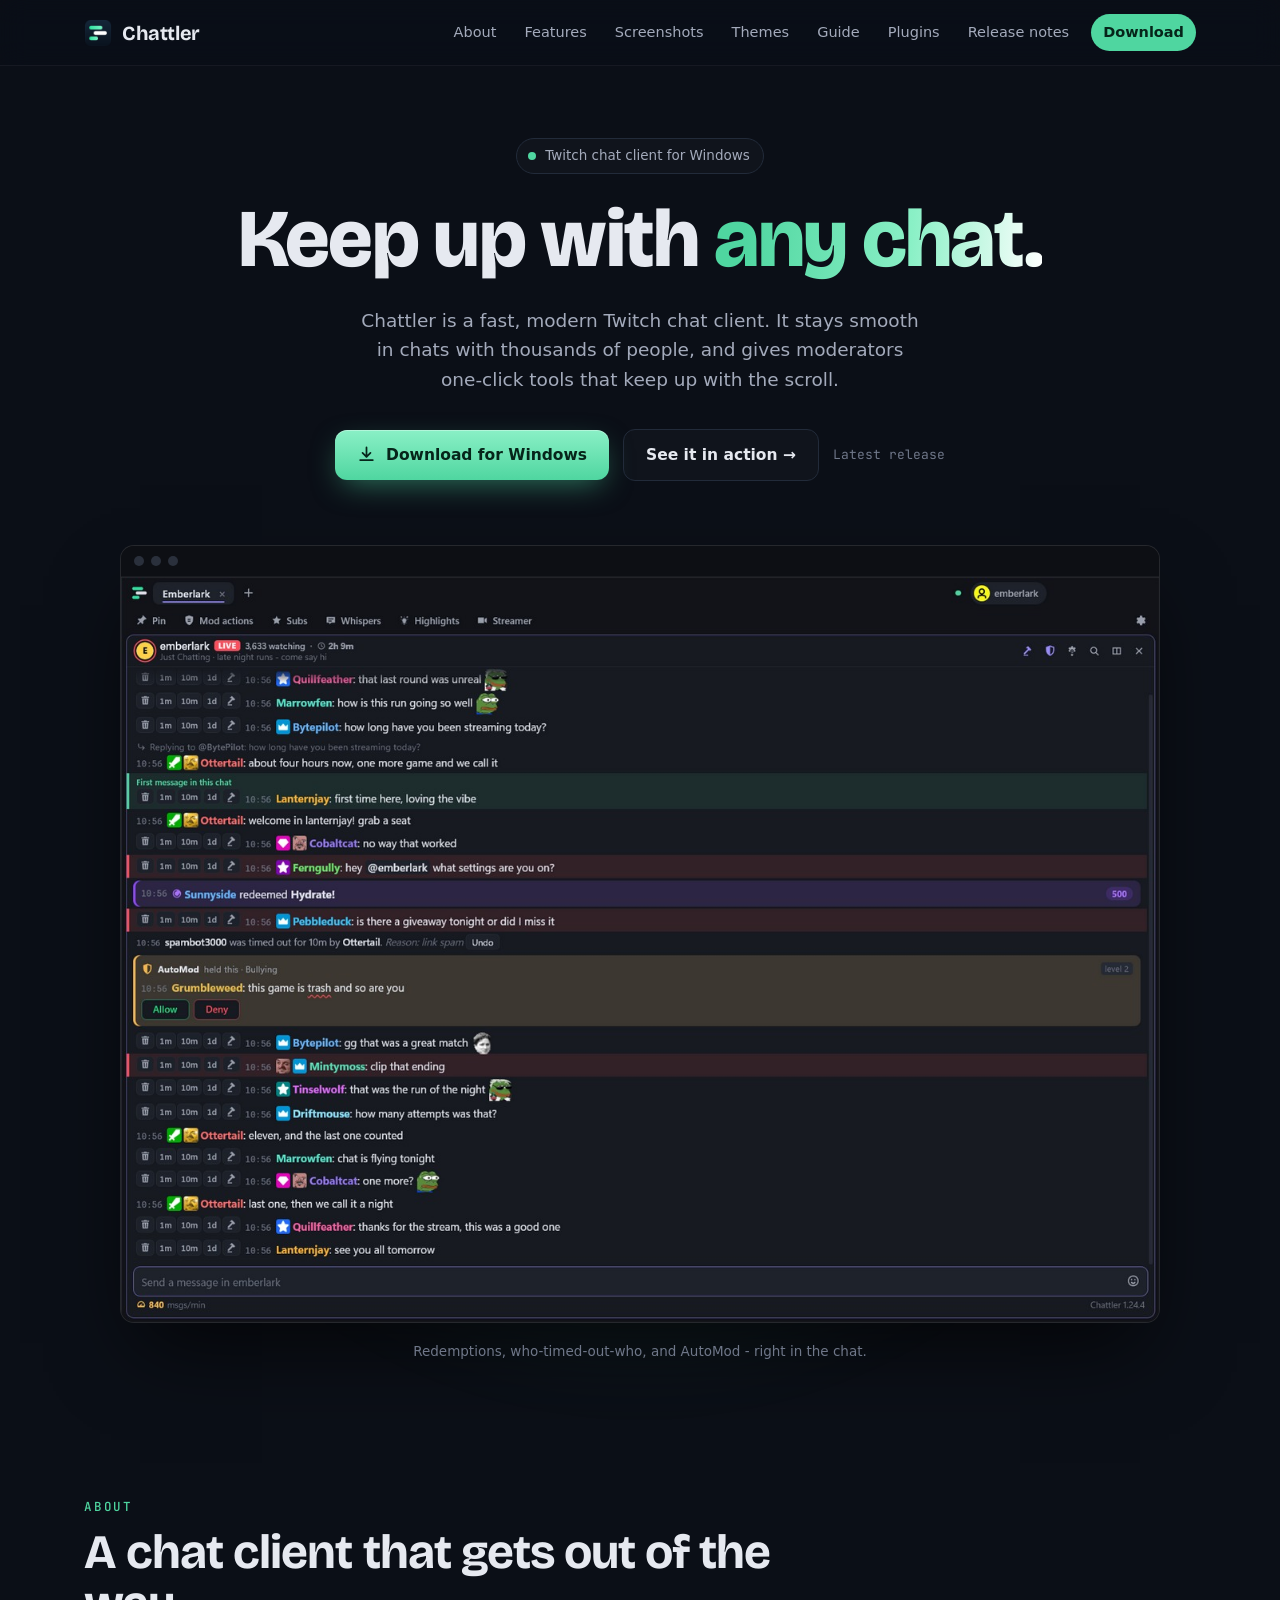
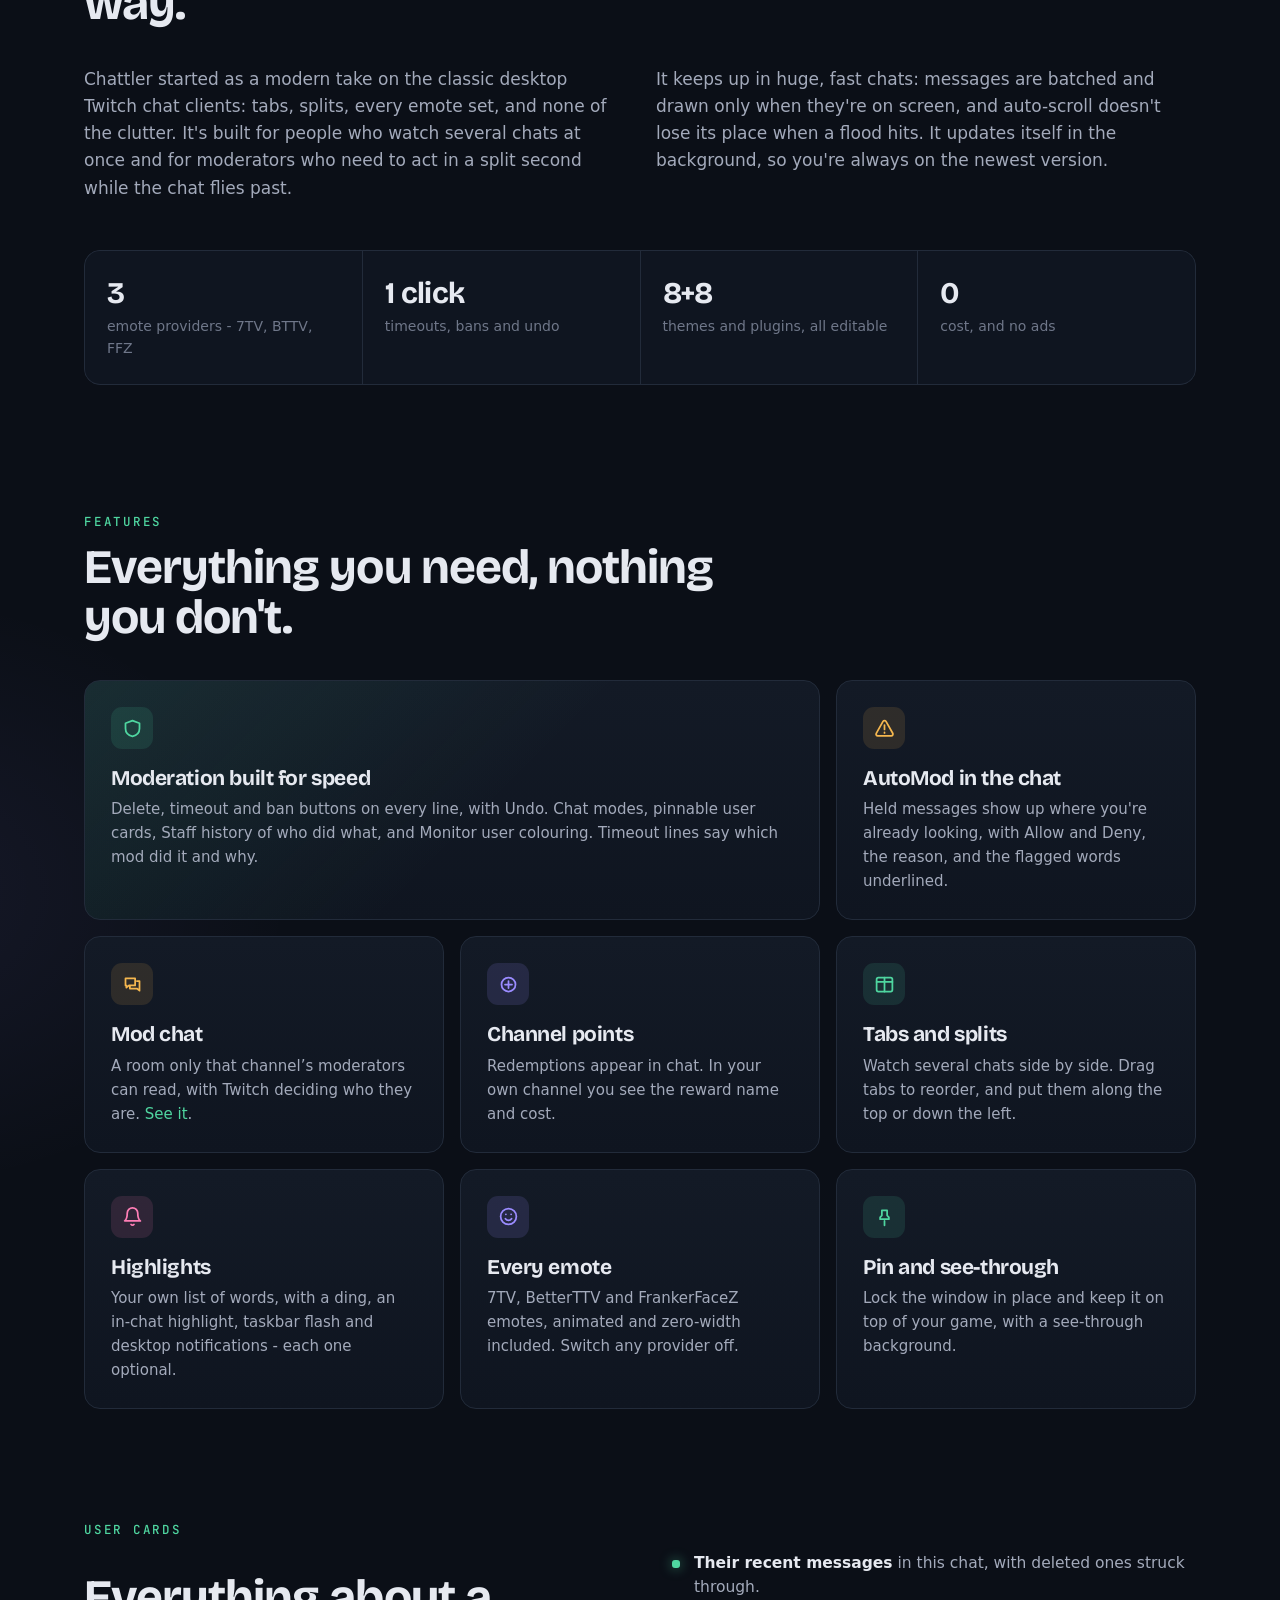
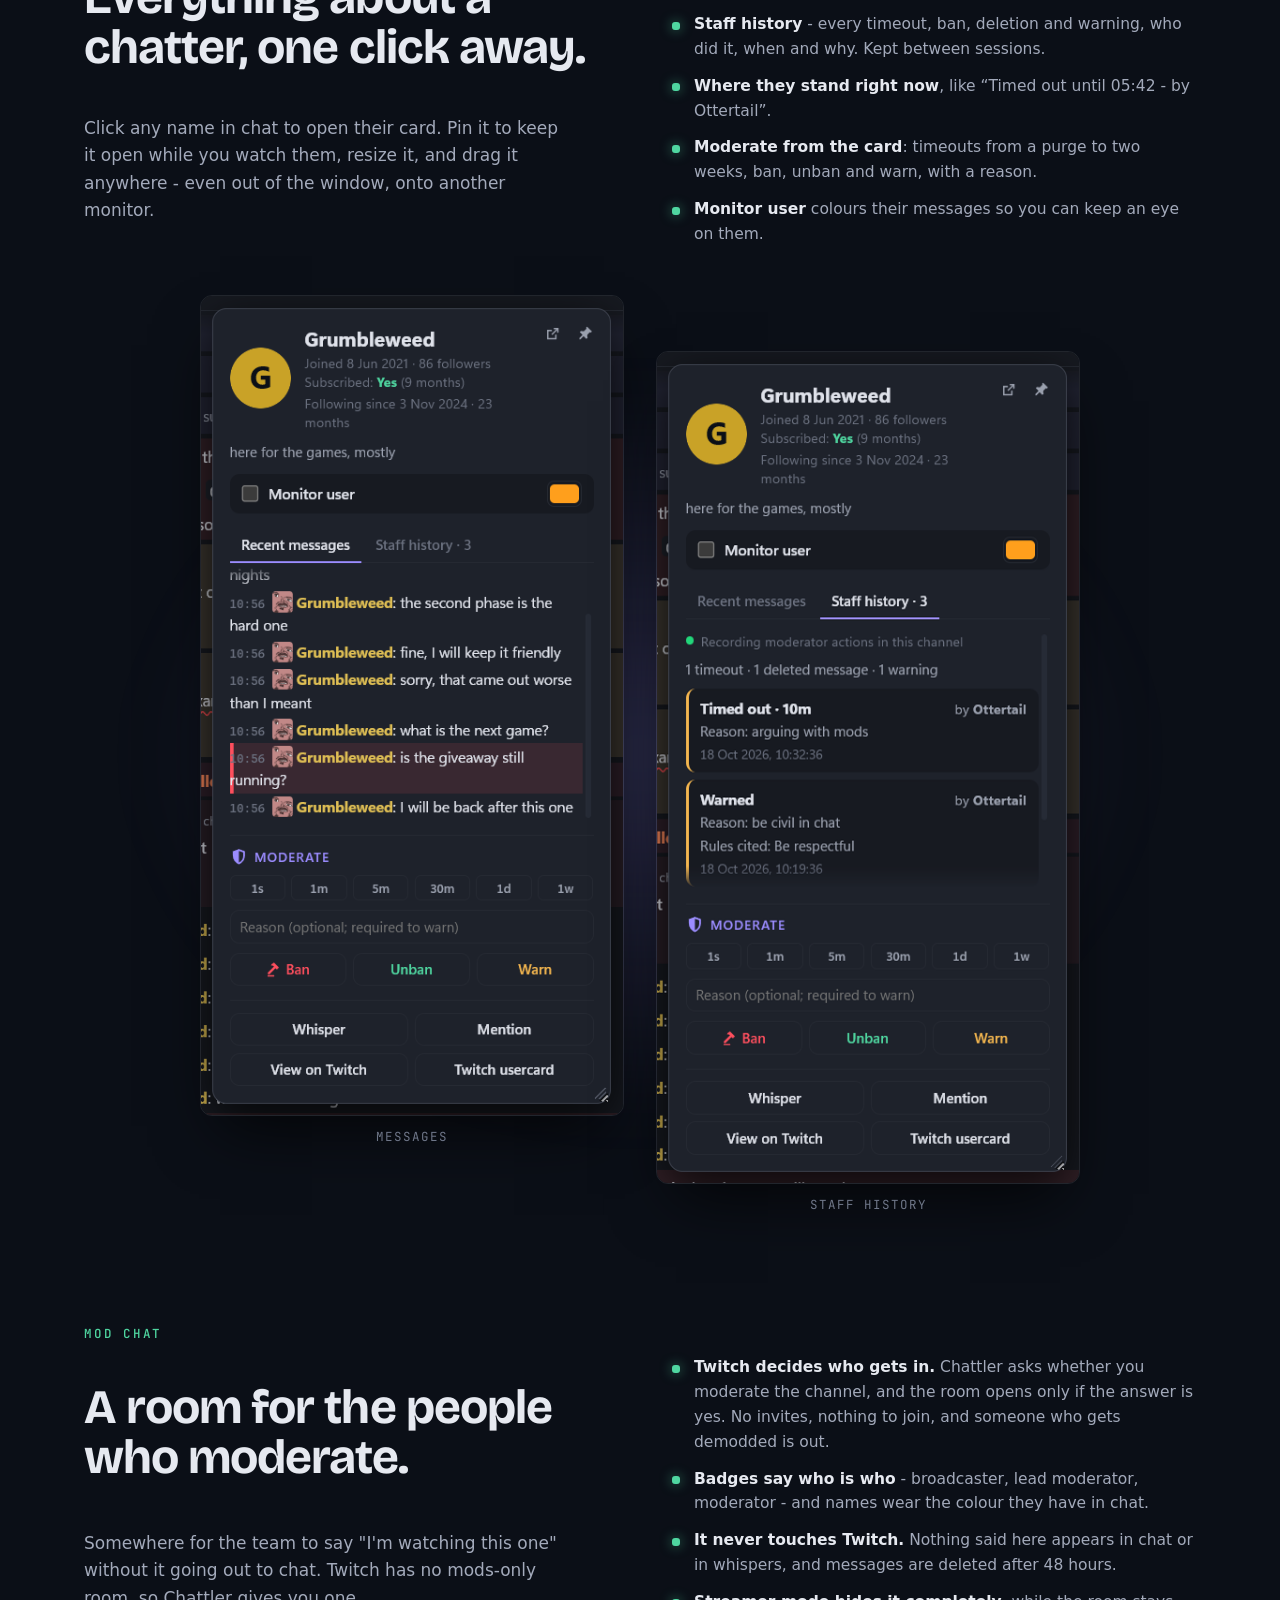
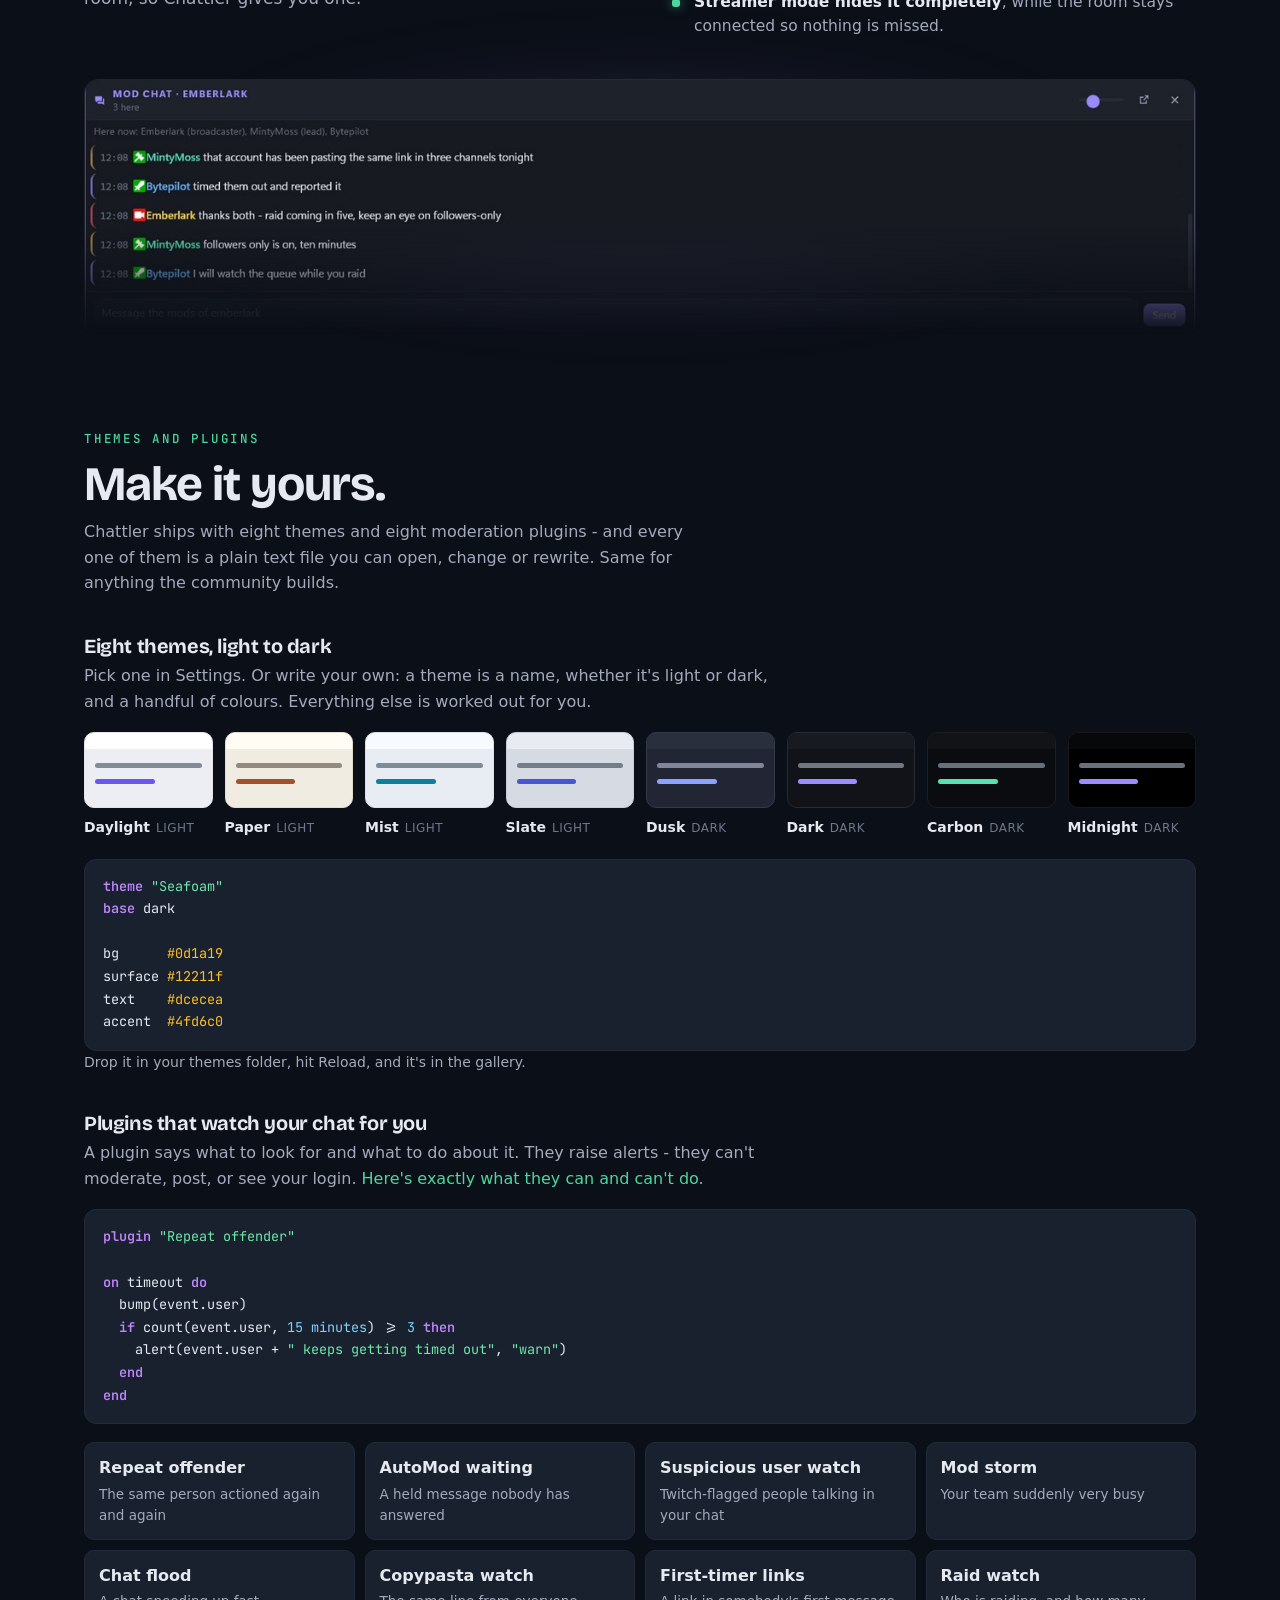
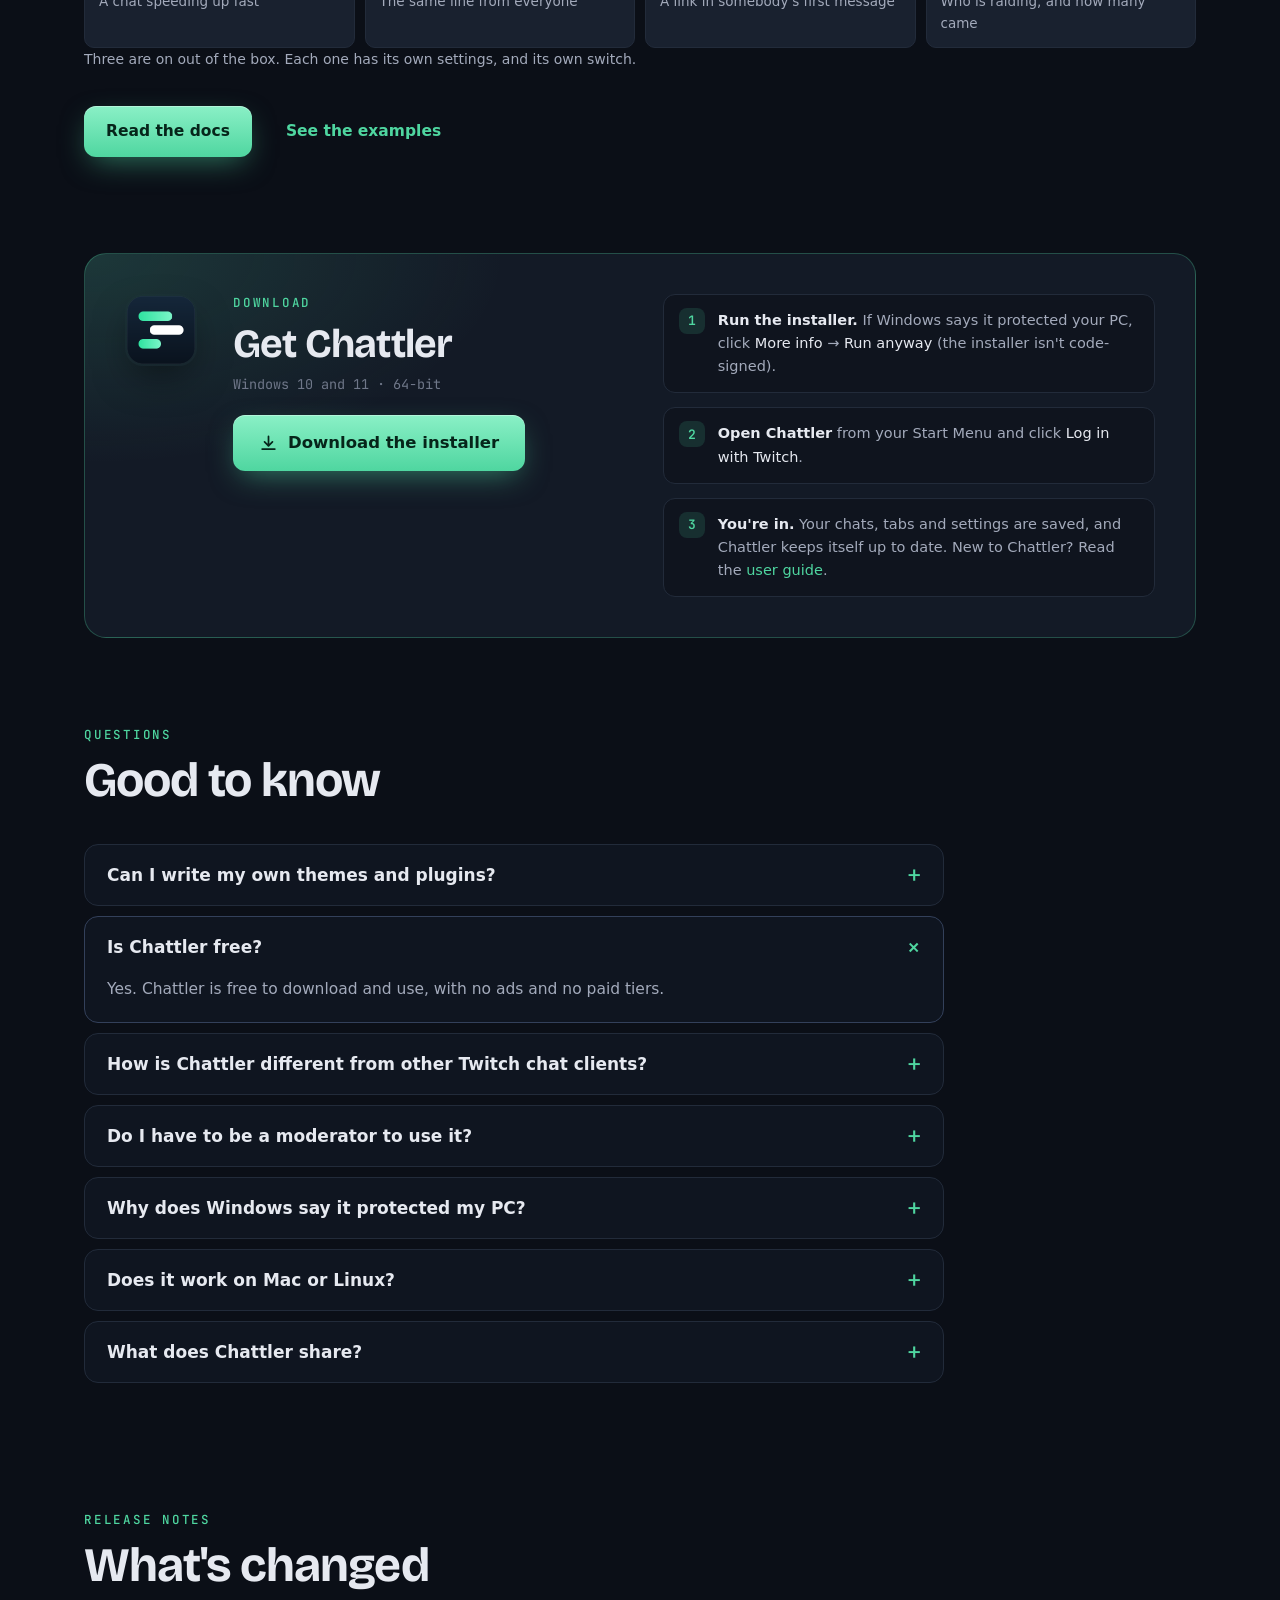
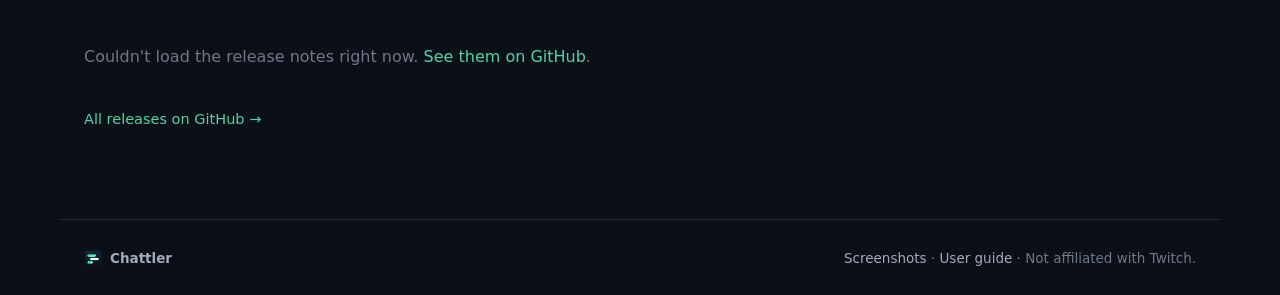
==== commit dcbe23a0: "Update website" ====
--- a/docs/index.html
+++ b/docs/index.html
@@ -42,7 +42,7 @@
   "description": "A fast, free Twitch chat client for Windows with tabs and splits, 7TV, BetterTTV and FrankerFaceZ emotes, and one-click moderation tools including AutoMod, staff history and user cards.",
   "applicationCategory": "CommunicationApplication",
   "operatingSystem": "Windows 10, Windows 11",
-  "softwareVersion": "1.24.6",
+  "softwareVersion": "1.24.7",
   "releaseNotes": "https://chattler.net/#releases",
   "downloadUrl": "https://chattler.net/#download",
   "installUrl": "https://chattler.net/#download",
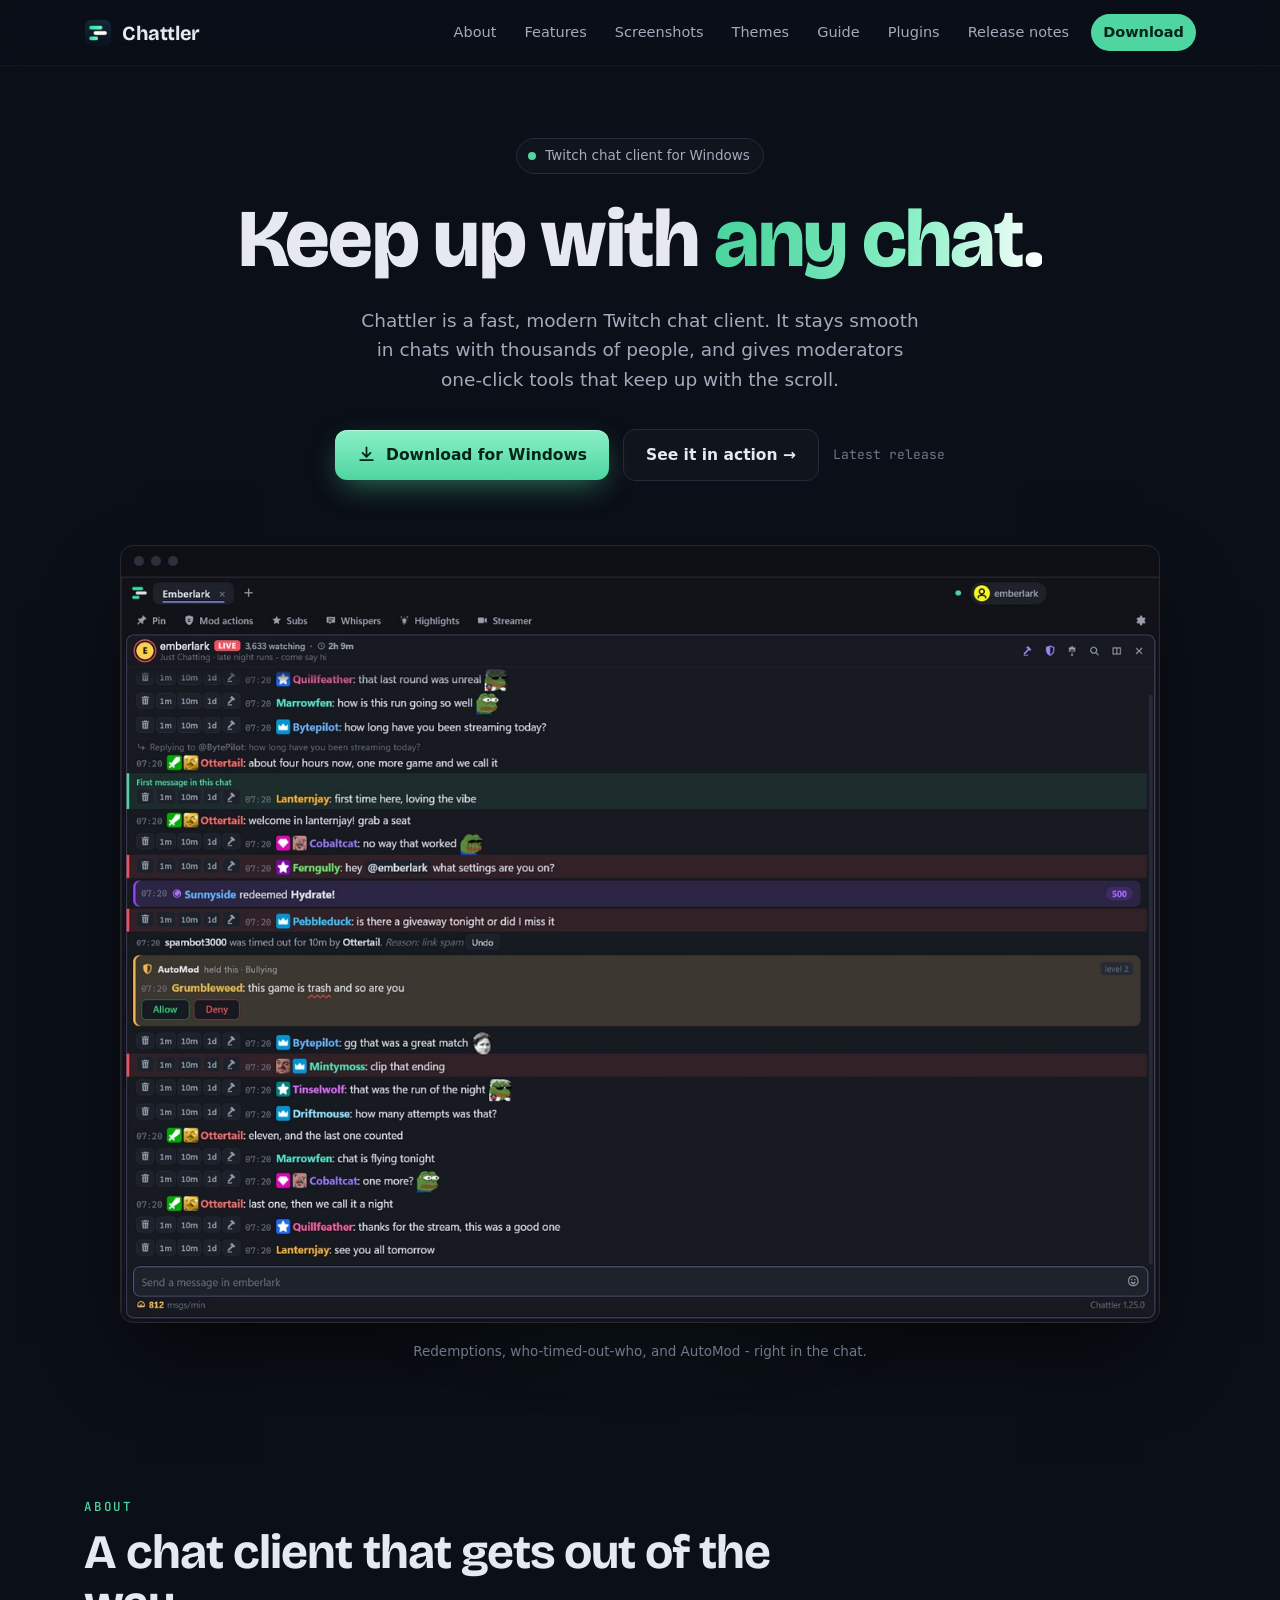
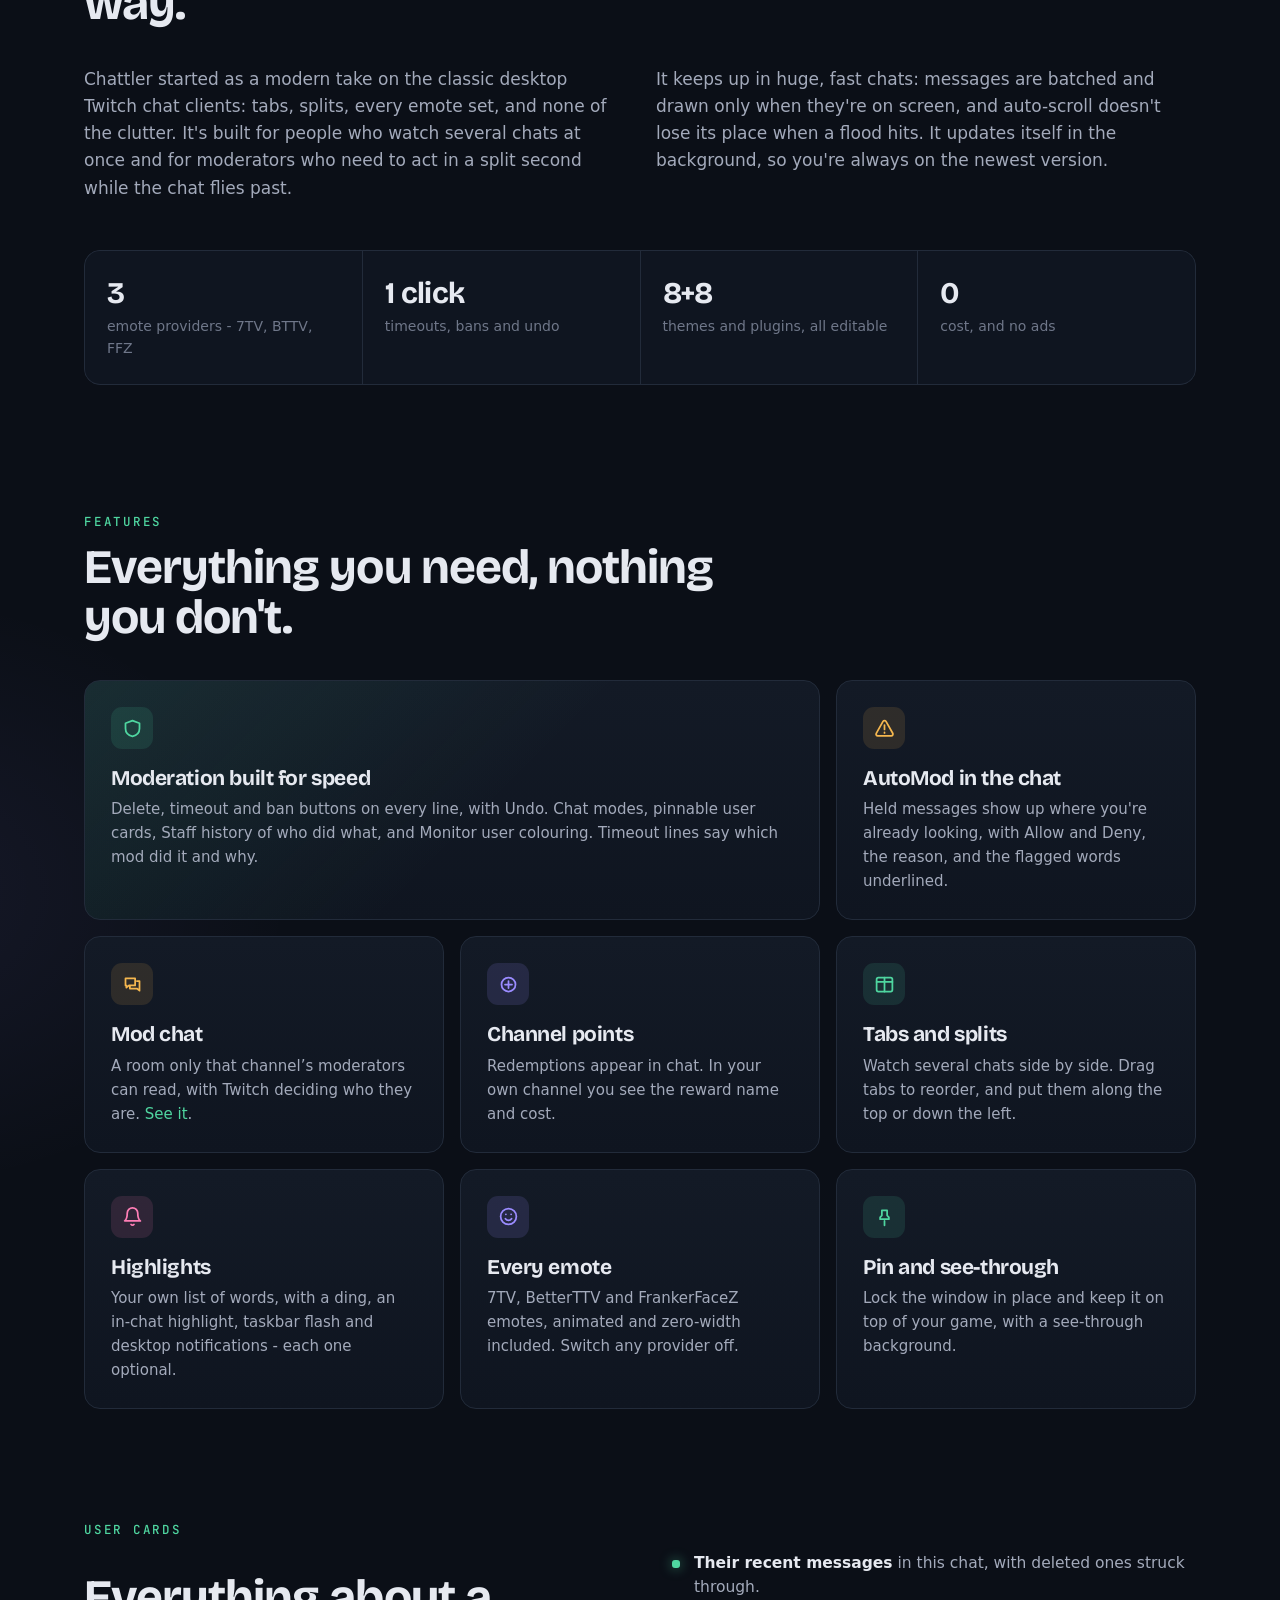
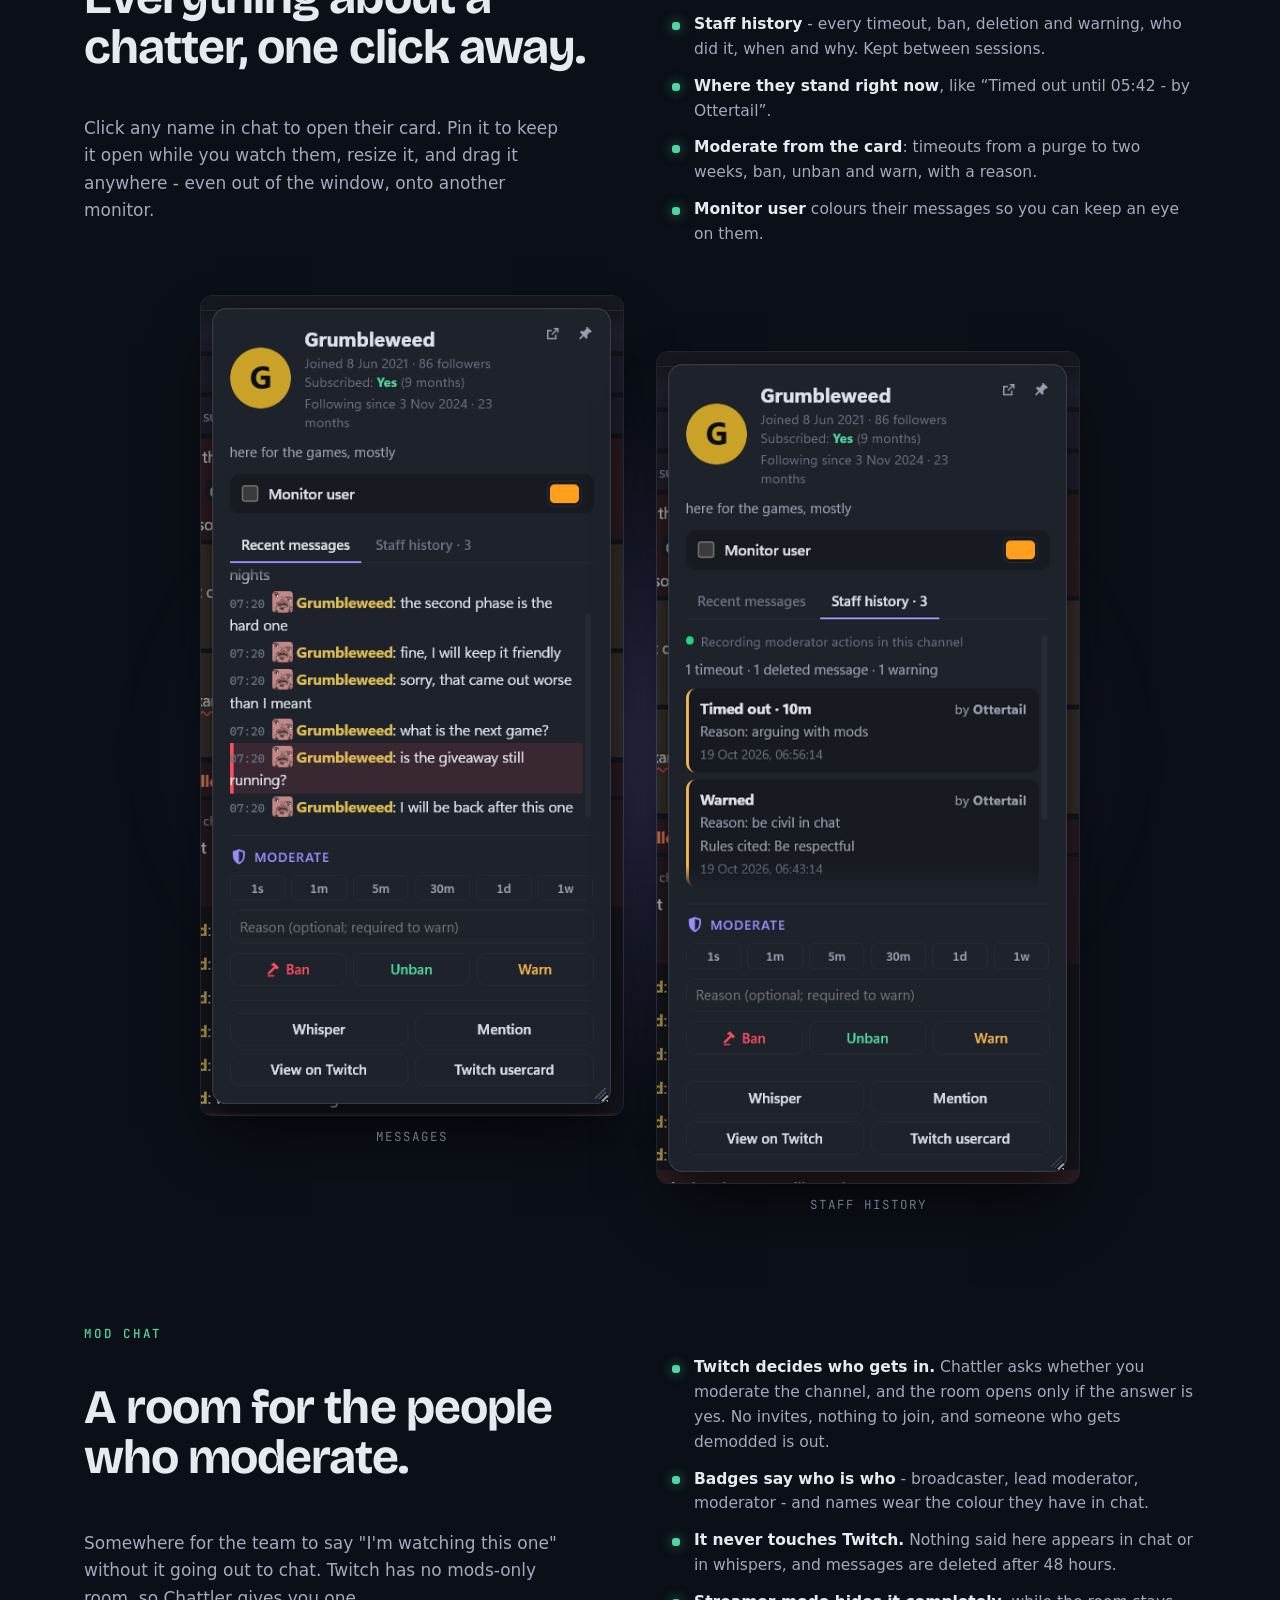
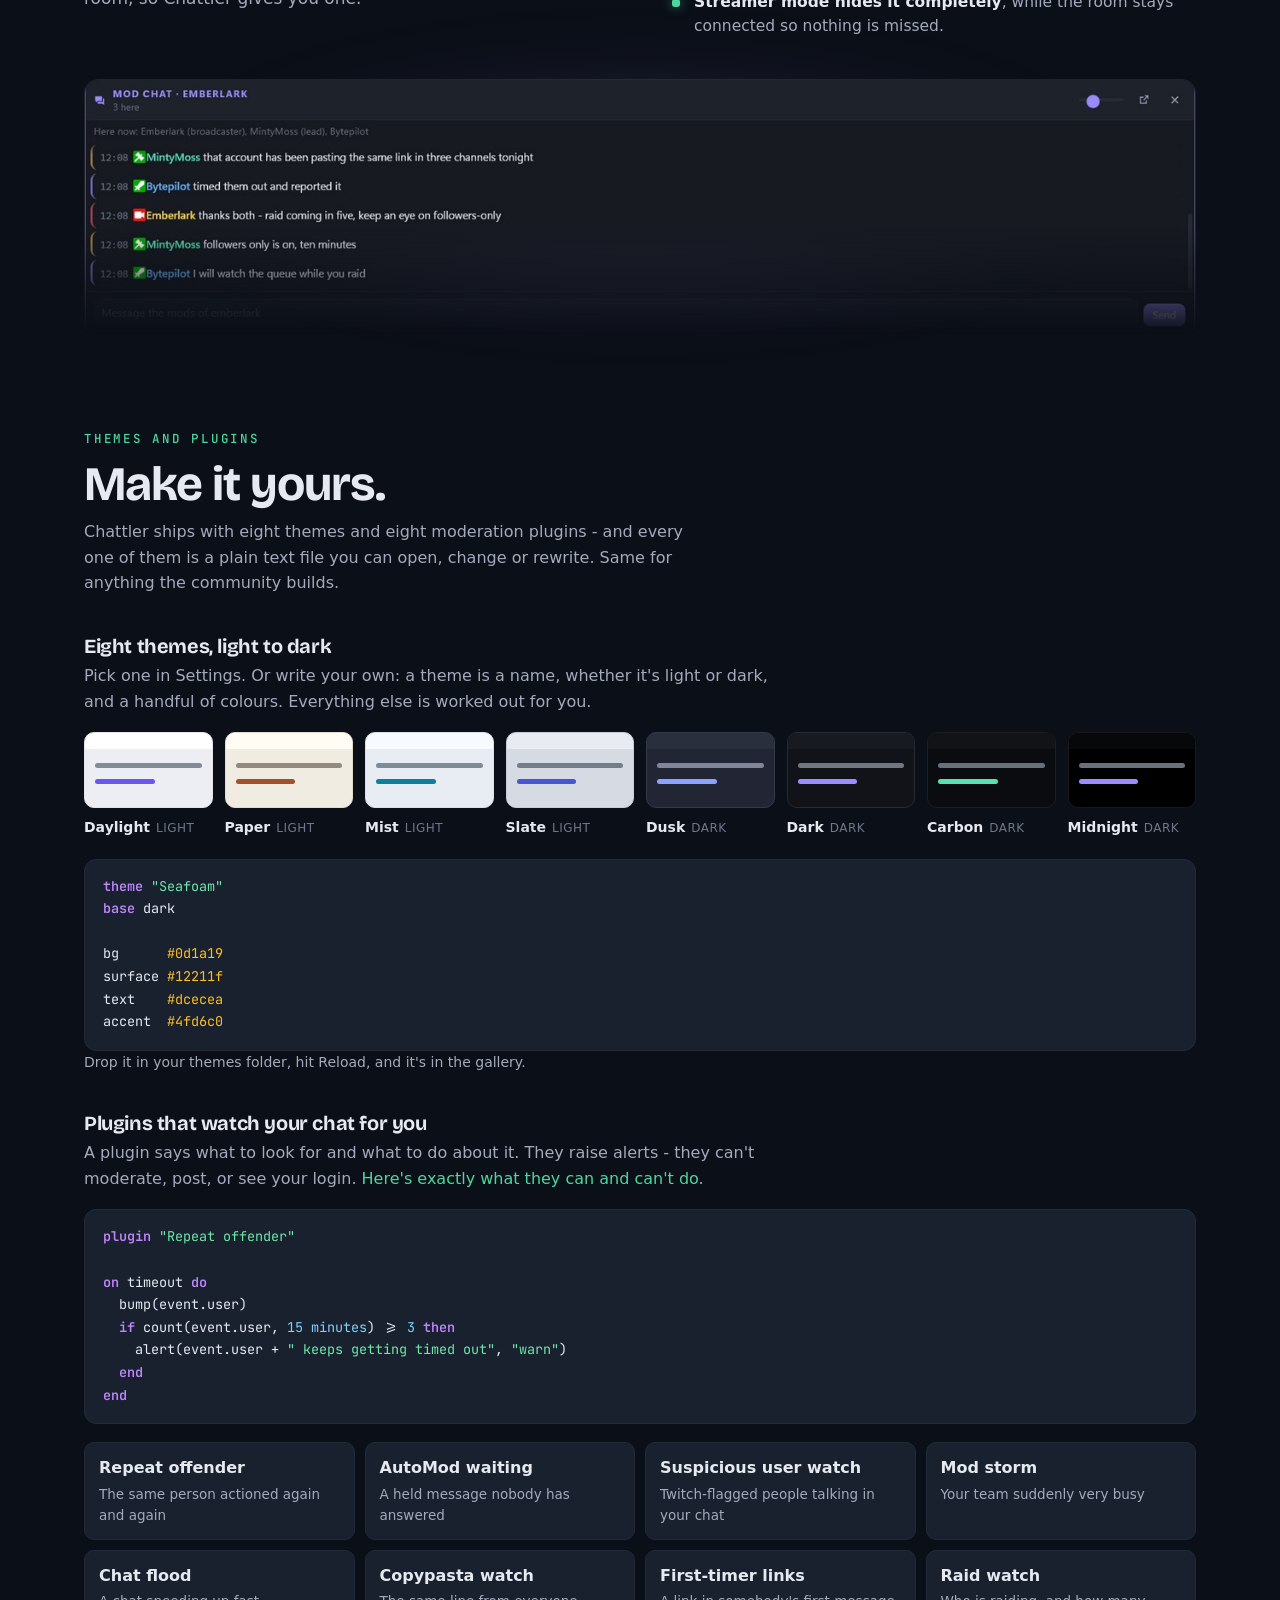
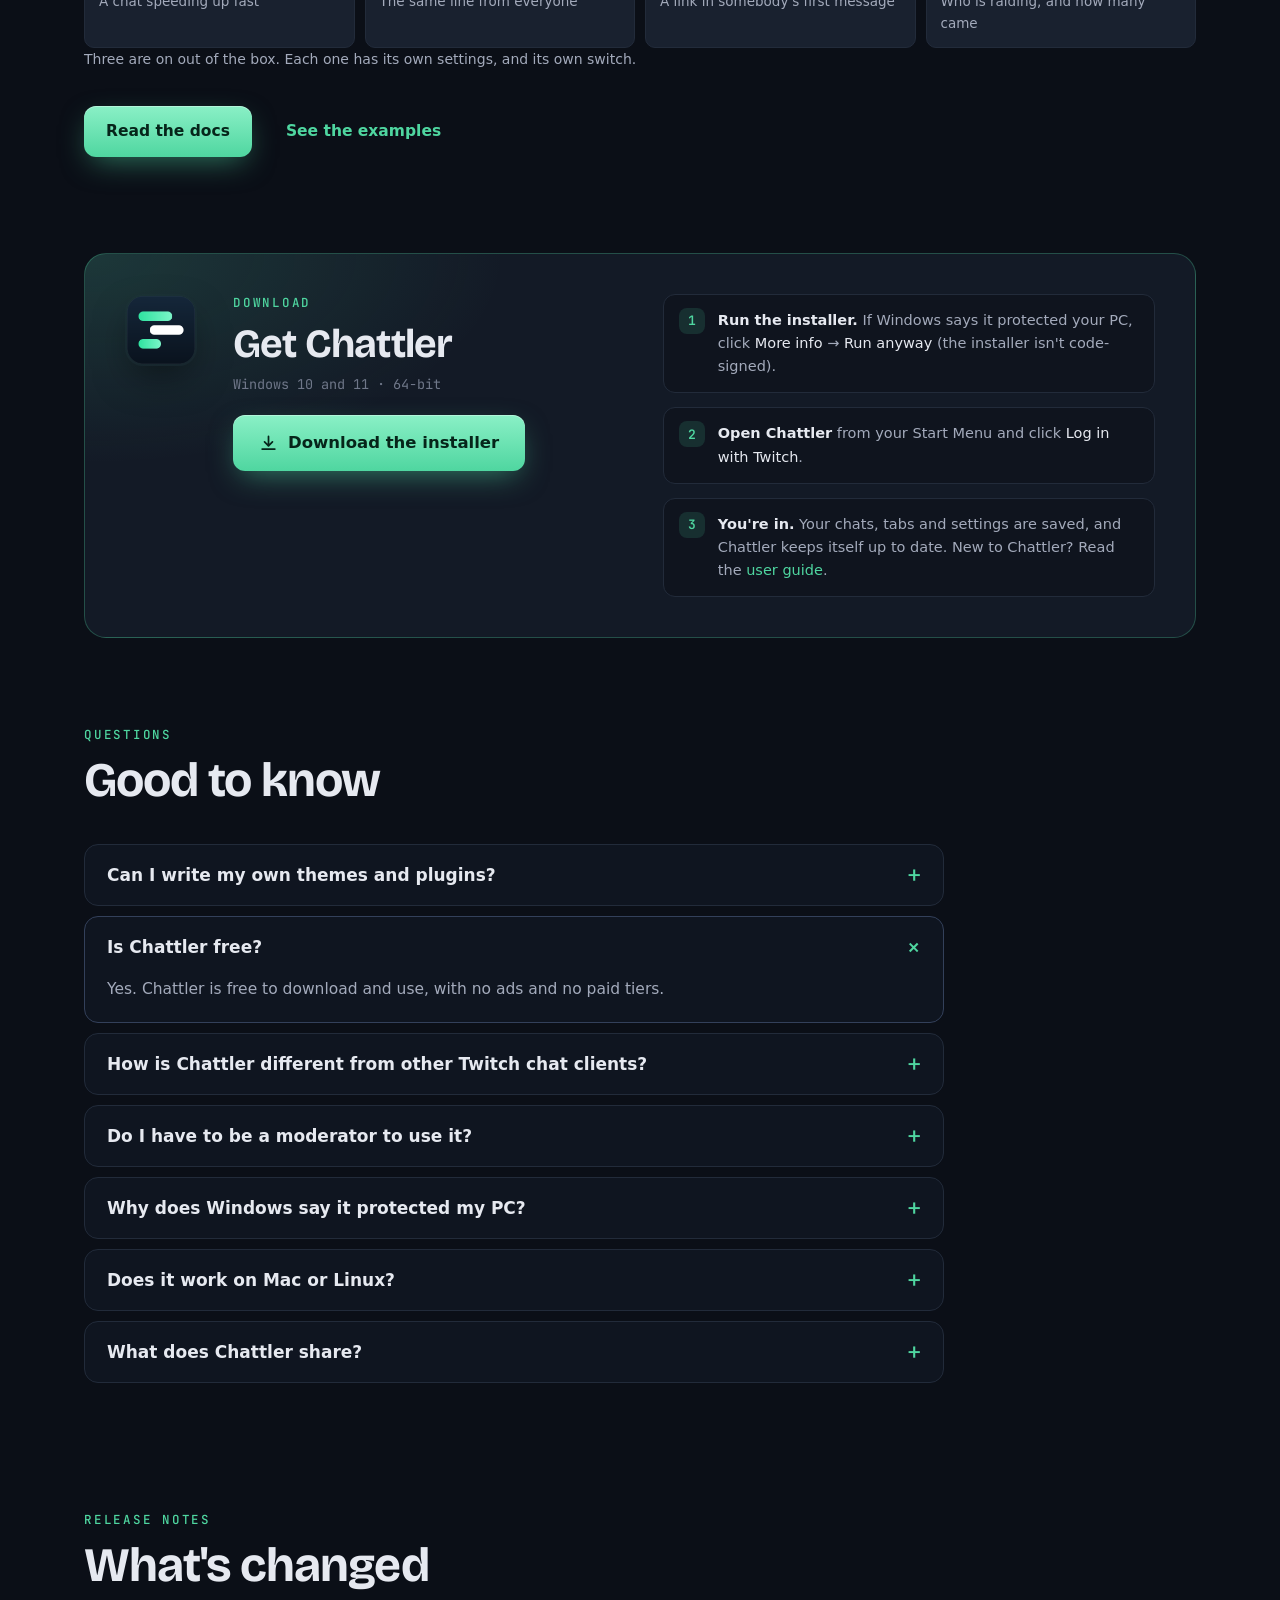
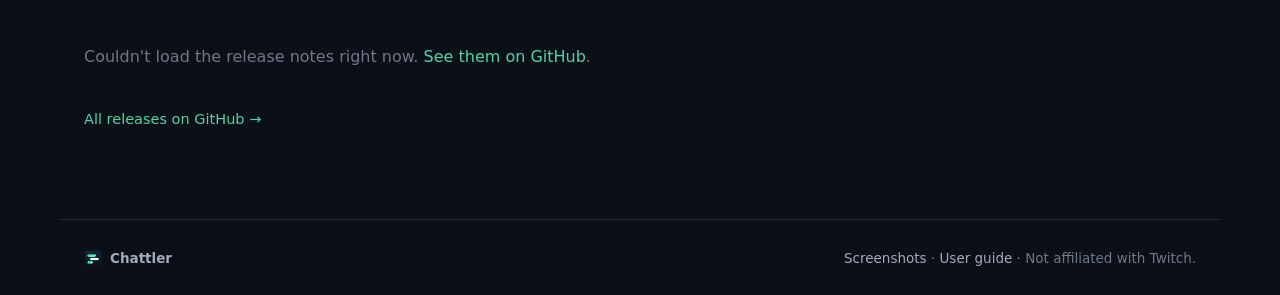
==== commit 722500f5: "Update website" ====
--- a/docs/index.html
+++ b/docs/index.html
@@ -42,7 +42,7 @@
   "description": "A fast, free Twitch chat client for Windows with tabs and splits, 7TV, BetterTTV and FrankerFaceZ emotes, and one-click moderation tools including AutoMod, staff history and user cards.",
   "applicationCategory": "CommunicationApplication",
   "operatingSystem": "Windows 10, Windows 11",
-  "softwareVersion": "1.24.7",
+  "softwareVersion": "1.25.0",
   "releaseNotes": "https://chattler.net/#releases",
   "downloadUrl": "https://chattler.net/#download",
   "installUrl": "https://chattler.net/#download",
